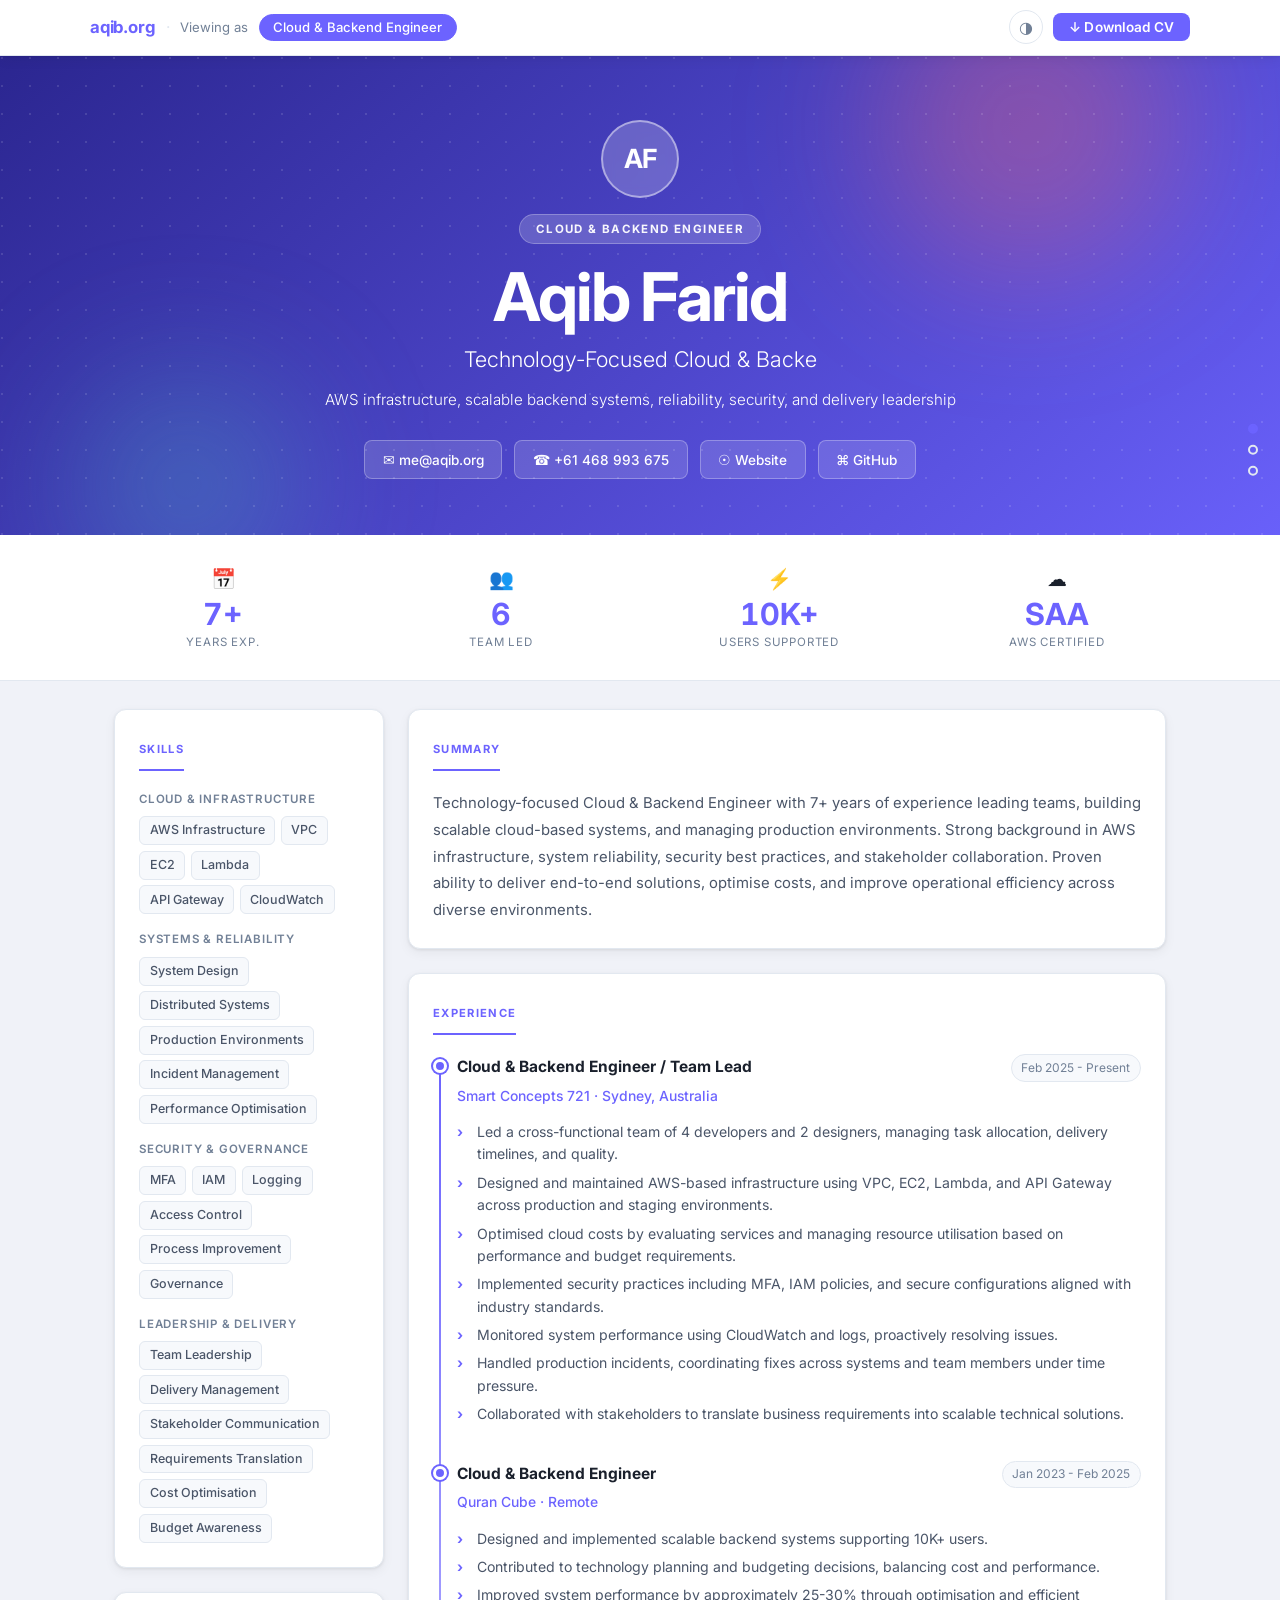
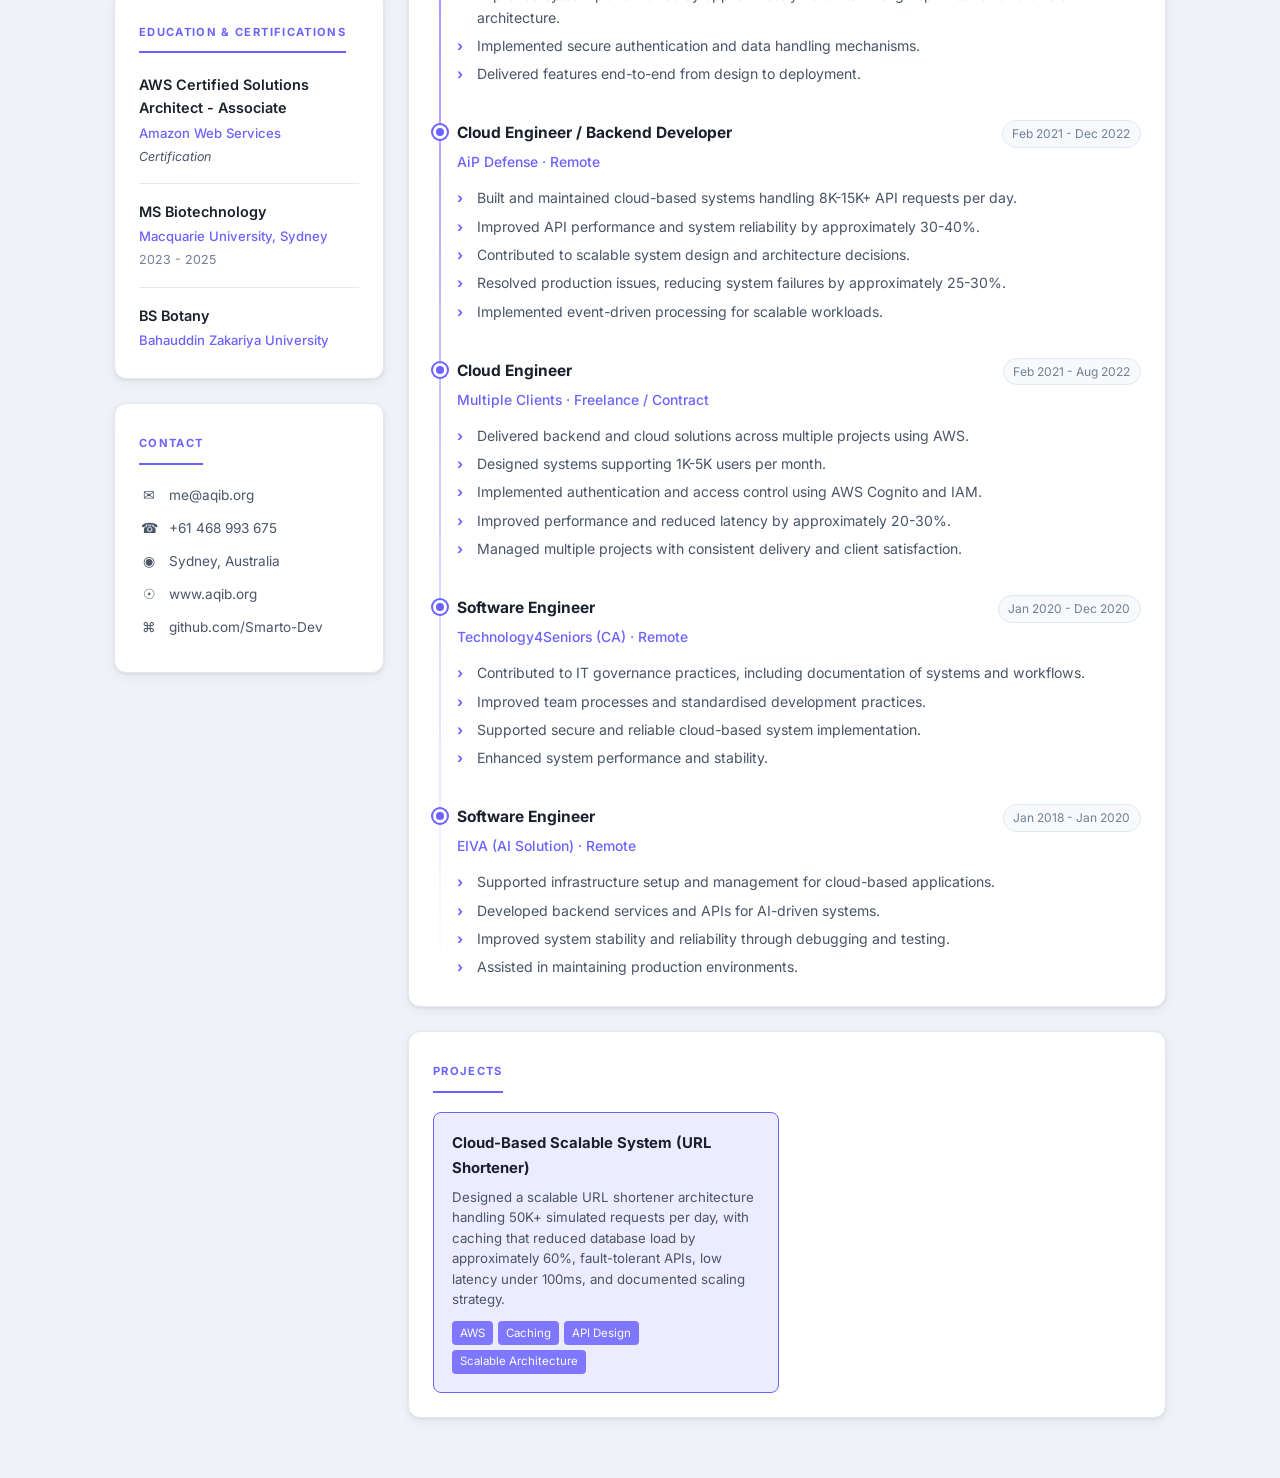
==== index.html @ 70cfddfd "deployment" ====
<!DOCTYPE html>
<html lang="en" data-theme="light">
<head>
    <meta charset="UTF-8">
    <meta name="viewport" content="width=device-width, initial-scale=1.0">
    <meta name="description" content="Aqib Farid's professional IT resume">
    <title>Aqib Farid | Cloud & Backend Engineer</title>
    <link rel="preconnect" href="https://fonts.googleapis.com">
    <link href="https://fonts.googleapis.com/css2?family=Inter:wght@300;400;500;600;700&display=swap" rel="stylesheet">
    <link rel="stylesheet" href="css/style.css">
</head>
<body>
    <div id="scroll-progress" class="no-print"></div>

    <nav id="top-nav" class="no-print">
        <div class="nav-inner">
            <div class="nav-left">
                <span class="nav-brand">aqib.org</span>
                <span class="nav-sep">&middot;</span>
                <span class="nav-hint">Viewing as</span>
                <div id="role-pills"></div>
            </div>
            <div class="nav-right">
                <button id="dark-toggle" title="Toggle dark mode">&#9680;</button>
                <button id="print-btn" onclick="window.print()">&#8595; Download CV</button>
            </div>
        </div>
    </nav>

    <div id="app">
        <header id="hero">
            <div class="hero-inner">
                <div class="hero-avatar" id="hero-avatar">AF</div>
                <div class="hero-badge" id="hero-role-badge"></div>
                <h1 id="hero-name">Aqib Farid</h1>
                <p id="hero-title" class="hero-title"></p>
                <p id="hero-tagline" class="hero-tagline"></p>
                <div id="hero-links" class="hero-links"></div>
            </div>
            <div class="hero-orb hero-orb-1"></div>
            <div class="hero-orb hero-orb-2"></div>
            <div class="hero-pattern"></div>
        </header>

        <div id="stats-row">
            <div id="stats-grid" class="stats-grid"></div>
        </div>

        <div id="layout">
            <aside id="sidebar">
                <div id="skills-card" class="card fade-in">
                    <h2 class="card-title">Skills</h2>
                    <div id="skills-content"></div>
                </div>
                <div id="education-card" class="card fade-in">
                    <h2 class="card-title">Education & Certifications</h2>
                    <div id="education-content"></div>
                </div>
                <div id="contact-card" class="card fade-in no-print">
                    <h2 class="card-title">Contact</h2>
                    <div id="contact-content"></div>
                </div>
            </aside>

            <main id="main">
                <div id="summary-card" class="card fade-in">
                    <h2 class="card-title">Summary</h2>
                    <p id="summary-content"></p>
                </div>
                <div id="experience-card" class="card fade-in">
                    <h2 class="card-title">Experience</h2>
                    <div id="experience-content" class="timeline"></div>
                </div>
                <div id="projects-card" class="card fade-in">
                    <h2 class="card-title">Projects</h2>
                    <div id="projects-content" class="projects-grid"></div>
                </div>
            </main>
        </div>
    </div>

    <nav id="section-nav" class="no-print">
        <button class="section-dot" data-section="summary-card" title="Summary"></button>
        <button class="section-dot" data-section="experience-card" title="Experience"></button>
        <button class="section-dot" data-section="projects-card" title="Projects"></button>
    </nav>
    <button id="scroll-top-btn" class="no-print" title="Back to top">&#8679;</button>
    <div id="toast" class="no-print"></div>

    <script src="data/resumes-inline.js"></script>
    <script src="js/script.js"></script>
</body>
</html>
---- css/style.css ----
/* ===== Custom Properties ===== */
:root {
    --primary: #6C63FF;
    --primary-light: #8B85FF;
    --primary-dim: rgba(108, 99, 255, 0.12);
    --accent: #FF6B6B;
    --bg: #f0f2f8;
    --surface: #ffffff;
    --surface-2: #f7f9fc;
    --border: #e2e8f0;
    --text: #1a202c;
    --text-secondary: #4a5568;
    --text-muted: #718096;
    --shadow: 0 1px 3px rgba(0,0,0,0.08), 0 4px 12px rgba(0,0,0,0.05);
    --shadow-lg: 0 4px 6px rgba(0,0,0,0.05), 0 10px 25px rgba(0,0,0,0.1);
    --radius: 12px;
    --t: 0.22s ease;
}

[data-theme="dark"] {
    --bg: #0d1117;
    --surface: #161b27;
    --surface-2: #1a2035;
    --border: #2d3748;
    --text: #e8edf5;
    --text-secondary: #a0aec0;
    --text-muted: #718096;
    --shadow: 0 1px 3px rgba(0,0,0,0.3), 0 4px 12px rgba(0,0,0,0.2);
    --shadow-lg: 0 4px 6px rgba(0,0,0,0.3), 0 10px 25px rgba(0,0,0,0.4);
}

/* ===== Reset & Base ===== */
*, *::before, *::after { margin: 0; padding: 0; box-sizing: border-box; }

html { scroll-behavior: smooth; }

body {
    font-family: 'Inter', -apple-system, BlinkMacSystemFont, 'Segoe UI', sans-serif;
    background: var(--bg);
    color: var(--text);
    line-height: 1.65;
    transition: background var(--t), color var(--t);
}

/* ===== Nav ===== */
#top-nav {
    position: sticky;
    top: 0;
    z-index: 100;
    background: var(--surface);
    border-bottom: 1px solid var(--border);
    box-shadow: var(--shadow);
    padding: 0.65rem 1.5rem;
    transition: background var(--t), border-color var(--t);
}

.nav-inner {
    max-width: 1100px;
    margin: 0 auto;
    display: flex;
    align-items: center;
    justify-content: space-between;
    gap: 0.75rem;
    flex-wrap: wrap;
}

.nav-left, .nav-right {
    display: flex;
    align-items: center;
    gap: 0.65rem;
    flex-wrap: wrap;
}

.nav-brand {
    font-weight: 700;
    color: var(--primary);
    font-size: 1.05rem;
    letter-spacing: -0.01em;
}

.nav-sep { color: var(--border); }

.nav-hint {
    color: var(--text-muted);
    font-size: 0.82rem;
}

#role-pills { display: flex; gap: 0.4rem; flex-wrap: wrap; }

.role-pill {
    padding: 0.28rem 0.85rem;
    border-radius: 20px;
    border: 1.5px solid var(--border);
    background: transparent;
    color: var(--text-secondary);
    font-size: 0.82rem;
    font-weight: 500;
    cursor: pointer;
    transition: all var(--t);
    font-family: inherit;
}

.role-pill:hover {
    border-color: var(--primary);
    color: var(--primary);
    background: var(--primary-dim);
}

.role-pill.active {
    background: var(--primary);
    border-color: var(--primary);
    color: white;
}

#dark-toggle {
    width: 34px;
    height: 34px;
    border-radius: 50%;
    border: 1.5px solid var(--border);
    background: transparent;
    color: var(--text-muted);
    font-size: 1rem;
    cursor: pointer;
    transition: all var(--t);
    font-family: inherit;
    display: flex;
    align-items: center;
    justify-content: center;
}

#dark-toggle:hover { border-color: var(--primary); color: var(--primary); }

#print-btn {
    padding: 0.38rem 1rem;
    background: var(--primary);
    color: white;
    border: none;
    border-radius: 8px;
    font-size: 0.85rem;
    font-weight: 600;
    cursor: pointer;
    transition: background var(--t), transform var(--t);
    font-family: inherit;
    letter-spacing: 0.01em;
}

#print-btn:hover {
    background: var(--primary-light);
    transform: translateY(-1px);
}

/* ===== Hero ===== */
#hero {
    background: linear-gradient(140deg, #2b2690 0%, #6C63FF 35%, #9F7AEA 65%, #3d38b8 100%);
    background-size: 300% 300%;
    animation: gradientFlow 10s ease infinite;
    color: white;
    padding: 4rem 2rem 3.5rem;
    text-align: center;
    position: relative;
    overflow: hidden;
}

.hero-pattern {
    position: absolute;
    inset: 0;
    background-image: radial-gradient(circle at 2px 2px, rgba(255,255,255,0.12) 1px, transparent 0);
    background-size: 28px 28px;
    pointer-events: none;
}

.hero-inner { max-width: 700px; margin: 0 auto; position: relative; z-index: 1; }

.hero-badge {
    display: inline-block;
    background: rgba(255,255,255,0.18);
    color: rgba(255,255,255,0.95);
    font-size: 0.72rem;
    font-weight: 700;
    letter-spacing: 0.12em;
    text-transform: uppercase;
    padding: 0.28rem 1rem;
    border-radius: 20px;
    margin-bottom: 1rem;
    border: 1px solid rgba(255,255,255,0.25);
}

#hero-name {
    font-size: clamp(2.6rem, 7vw, 4.2rem);
    font-weight: 700;
    letter-spacing: -0.03em;
    margin-bottom: 0.5rem;
    line-height: 1.1;
}

.hero-title {
    font-size: clamp(1.05rem, 2.5vw, 1.35rem);
    font-weight: 300;
    opacity: 0.88;
    min-height: 2rem;
    margin-bottom: 0.6rem;
}

.typewriter-cursor::after {
    content: '|';
    animation: blink 0.75s steps(1) infinite;
    margin-left: 2px;
}

@keyframes blink {
    0%, 100% { opacity: 1; }
    50% { opacity: 0; }
}

.hero-tagline {
    font-size: 0.95rem;
    opacity: 0.7;
    margin-bottom: 1.75rem;
    font-weight: 300;
}

.hero-links {
    display: flex;
    gap: 0.75rem;
    justify-content: center;
    flex-wrap: wrap;
}

.hero-link {
    display: inline-flex;
    align-items: center;
    gap: 0.4rem;
    padding: 0.45rem 1.1rem;
    background: rgba(255,255,255,0.14);
    color: white;
    text-decoration: none;
    border-radius: 8px;
    font-size: 0.85rem;
    font-weight: 500;
    border: 1px solid rgba(255,255,255,0.28);
    transition: background var(--t), transform var(--t);
}

.hero-link:hover {
    background: rgba(255,255,255,0.26);
    transform: translateY(-1px);
}

/* ===== Stats ===== */
#stats-row {
    background: var(--surface);
    border-bottom: 1px solid var(--border);
    padding: 1.25rem 2rem;
    transition: background var(--t);
}

.stats-grid {
    max-width: 1100px;
    margin: 0 auto;
    display: grid;
    grid-template-columns: repeat(auto-fit, minmax(130px, 1fr));
    gap: 0.75rem;
}

.stat-item { text-align: center; padding: 0.5rem; }

.stat-icon { font-size: 1.25rem; display: block; margin-bottom: 0.2rem; }

.stat-value {
    font-size: 1.9rem;
    font-weight: 700;
    color: var(--primary);
    line-height: 1;
    display: block;
    font-variant-numeric: tabular-nums;
}

.stat-label {
    font-size: 0.72rem;
    color: var(--text-muted);
    text-transform: uppercase;
    letter-spacing: 0.07em;
    margin-top: 0.2rem;
    display: block;
}

/* ===== Layout ===== */
#layout {
    max-width: 1100px;
    margin: 1.75rem auto;
    padding: 0 1.5rem 2rem;
    display: grid;
    grid-template-columns: 270px 1fr;
    gap: 1.5rem;
    align-items: start;
}

/* ===== Cards ===== */
.card {
    background: var(--surface);
    border-radius: var(--radius);
    padding: 1.5rem;
    box-shadow: var(--shadow);
    border: 1px solid var(--border);
    margin-bottom: 1.5rem;
    transition: box-shadow var(--t), background var(--t), border-color var(--t), transform var(--t);
}

.card:last-child { margin-bottom: 0; }

.card:hover { box-shadow: var(--shadow-lg); }

.card-title {
    font-size: 0.7rem;
    font-weight: 700;
    text-transform: uppercase;
    letter-spacing: 0.12em;
    color: var(--primary);
    margin-bottom: 1.2rem;
    padding-bottom: 0.65rem;
    border-bottom: 2px solid var(--primary);
    display: inline-block;
}

/* ===== Skills ===== */
.skill-group { margin-bottom: 1rem; }
.skill-group:last-child { margin-bottom: 0; }

.skill-group-name {
    font-size: 0.72rem;
    font-weight: 600;
    color: var(--text-muted);
    text-transform: uppercase;
    letter-spacing: 0.07em;
    margin-bottom: 0.45rem;
}

.skill-tags { display: flex; flex-wrap: wrap; gap: 0.35rem; }

.skill-tag {
    background: var(--surface-2);
    color: var(--text-secondary);
    border: 1px solid var(--border);
    padding: 0.2rem 0.6rem;
    border-radius: 6px;
    font-size: 0.78rem;
    font-weight: 500;
    cursor: default;
    opacity: 0;
    transform: translateY(5px);
    transition: opacity 0.3s ease, transform 0.3s ease, background var(--t), color var(--t), border-color var(--t);
}

.skill-tag.visible {
    opacity: 1;
    transform: translateY(0);
}

.skill-tag.visible:hover {
    background: var(--primary);
    color: white;
    border-color: var(--primary);
    transform: translateY(-1px);
}

/* ===== Education ===== */
.edu-item {
    margin-bottom: 1rem;
    padding-bottom: 1rem;
    border-bottom: 1px solid var(--border);
}

.edu-item:last-child { margin-bottom: 0; padding-bottom: 0; border-bottom: none; }

.edu-degree { font-weight: 600; font-size: 0.9rem; color: var(--text); }
.edu-school { font-size: 0.82rem; color: var(--primary); margin: 0.15rem 0; font-weight: 500; }
.edu-period { font-size: 0.78rem; color: var(--text-muted); }
.edu-detail { font-size: 0.78rem; color: var(--text-secondary); font-style: italic; margin-top: 0.15rem; }

/* ===== Contact ===== */
.contact-item {
    display: flex;
    align-items: center;
    gap: 0.6rem;
    margin-bottom: 0.65rem;
    font-size: 0.85rem;
    color: var(--text-secondary);
    text-decoration: none;
    transition: color var(--t);
    word-break: break-all;
}

.contact-item:hover { color: var(--primary); }
.contact-icon { width: 20px; text-align: center; flex-shrink: 0; }

/* ===== Summary ===== */
#summary-content { color: var(--text-secondary); line-height: 1.8; font-size: 0.93rem; }

/* ===== Timeline ===== */
.timeline { position: relative; padding-left: 1.5rem; }

.timeline::before {
    content: '';
    position: absolute;
    left: 6px;
    top: 10px;
    bottom: 4px;
    width: 2px;
    background: linear-gradient(to bottom, var(--primary), transparent);
}

.timeline-item { position: relative; margin-bottom: 2rem; }
.timeline-item:last-child { margin-bottom: 0; }

.timeline-item::before {
    content: '';
    position: absolute;
    left: -1.5rem;
    top: 5px;
    width: 14px;
    height: 14px;
    border-radius: 50%;
    background: var(--primary);
    border: 3px solid var(--surface);
    box-shadow: 0 0 0 2px var(--primary);
    transition: border-color var(--t);
}

.timeline-header {
    display: flex;
    justify-content: space-between;
    align-items: flex-start;
    flex-wrap: wrap;
    gap: 0.4rem;
    margin-bottom: 0.2rem;
}

.timeline-role { font-weight: 700; font-size: 0.97rem; color: var(--text); }

.timeline-period {
    font-size: 0.75rem;
    color: var(--text-muted);
    background: var(--surface-2);
    padding: 0.18rem 0.6rem;
    border-radius: 20px;
    border: 1px solid var(--border);
    white-space: nowrap;
}

.timeline-company {
    font-size: 0.87rem;
    color: var(--primary);
    font-weight: 500;
    margin-bottom: 0.65rem;
}

.timeline-highlights { list-style: none; padding: 0; }

.timeline-highlights li {
    font-size: 0.88rem;
    color: var(--text-secondary);
    padding: 0.18rem 0 0.18rem 1.25rem;
    position: relative;
    line-height: 1.6;
}

.timeline-highlights li::before {
    content: '\203A';
    position: absolute;
    left: 0;
    color: var(--primary);
    font-weight: bold;
}

/* ===== Projects ===== */
.projects-grid {
    display: grid;
    grid-template-columns: repeat(auto-fill, minmax(240px, 1fr));
    gap: 1rem;
}

.project-card {
    background: var(--surface-2);
    border: 1px solid var(--border);
    border-radius: 8px;
    padding: 1.15rem;
    transition: all var(--t);
}

.project-card:hover {
    border-color: var(--primary);
    transform: translateY(-3px) scale(1.02);
    box-shadow: var(--shadow-lg);
}

.project-card.featured {
    border-color: var(--primary);
    background: var(--primary-dim);
}

.project-name { font-weight: 700; font-size: 0.93rem; color: var(--text); margin-bottom: 0.4rem; }

.project-desc { font-size: 0.83rem; color: var(--text-secondary); margin-bottom: 0.7rem; line-height: 1.55; }

.project-tech { display: flex; flex-wrap: wrap; gap: 0.3rem; }

.tech-tag {
    font-size: 0.72rem;
    background: var(--primary);
    color: white;
    padding: 0.15rem 0.5rem;
    border-radius: 4px;
    opacity: 0.85;
}

/* ===== Scroll Animations ===== */
.fade-in {
    opacity: 0;
    transform: translateY(18px);
    transition: opacity 0.5s ease, transform 0.5s ease;
}

.fade-in.visible { opacity: 1; transform: translateY(0); }

/* ===== Content Transition ===== */
#layout, #stats-row {
    transition: opacity 0.18s ease;
}

/* ===== Print ===== */
@media print {
    .no-print { display: none !important; }

    body { background: white; color: black; }

    #hero {
        background: linear-gradient(140deg, #3d38b8, #6C63FF) !important;
        -webkit-print-color-adjust: exact;
        print-color-adjust: exact;
        padding: 2rem;
    }

    #stats-row { display: none; }

    #layout {
        display: grid;
        grid-template-columns: 220px 1fr;
        gap: 1rem;
        margin: 0;
        padding: 0.75rem;
        max-width: 100%;
    }

    .card {
        box-shadow: none;
        border: 1px solid #e2e8f0;
        margin-bottom: 0.5rem;
        page-break-inside: avoid;
        padding: 1rem;
    }

    .fade-in { opacity: 1; transform: none; }
    .skill-tag { opacity: 1; transform: none; animation: none; }
    .hero-avatar, .hero-badge, #hero-name, .hero-title, .hero-tagline, .hero-links {
        animation: none; opacity: 1; transform: none;
    }
    #hero { animation: none; background-size: auto; }
}

/* ===== Responsive ===== */
@media (max-width: 820px) {
    #layout {
        grid-template-columns: 1fr;
        padding: 0 1rem 1rem;
    }

    #sidebar {
        display: grid;
        grid-template-columns: 1fr 1fr;
        gap: 1rem;
    }

    #sidebar .card { margin-bottom: 0; }
}

@media (max-width: 540px) {
    #hero { padding: 2.5rem 1.25rem 2rem; }

    #sidebar { grid-template-columns: 1fr; }

    .stats-grid { grid-template-columns: repeat(2, 1fr); }

    .projects-grid { grid-template-columns: 1fr; }

    .nav-brand, .nav-sep, .nav-hint { font-size: 0.8rem; }
}

/* ===== Scroll Progress Bar ===== */
#scroll-progress {
    position: fixed;
    top: 0;
    left: 0;
    height: 3px;
    width: 0%;
    background: linear-gradient(90deg, var(--primary), var(--accent));
    z-index: 200;
    border-radius: 0 2px 2px 0;
    pointer-events: none;
    transition: width 0.08s linear;
}

/* ===== Hero Keyframes ===== */
@keyframes gradientFlow {
    0%, 100% { background-position: 0% 50%; }
    50%       { background-position: 100% 50%; }
}

@keyframes heroSlideUp {
    from { opacity: 0; transform: translateY(22px); }
    to   { opacity: 1; transform: translateY(0); }
}

@keyframes heroPop {
    from { opacity: 0; transform: scale(0.65); }
    to   { opacity: 1; transform: scale(1); }
}

@keyframes floatOrb1 {
    0%, 100% { transform: translate(0px, 0px); }
    33%       { transform: translate(28px, -18px); }
    66%       { transform: translate(-18px, 14px); }
}

@keyframes floatOrb2 {
    0%, 100% { transform: translate(0px, 0px); }
    33%       { transform: translate(-22px, 18px); }
    66%       { transform: translate(16px, -22px); }
}

/* ===== Hero Avatar ===== */
.hero-avatar {
    width: 78px;
    height: 78px;
    border-radius: 50%;
    background: rgba(255, 255, 255, 0.2);
    border: 2.5px solid rgba(255, 255, 255, 0.45);
    backdrop-filter: blur(6px);
    color: white;
    font-size: 1.65rem;
    font-weight: 700;
    letter-spacing: -0.02em;
    display: flex;
    align-items: center;
    justify-content: center;
    margin: 0 auto 1rem;
    animation: heroPop 0.55s cubic-bezier(0.34, 1.56, 0.64, 1) 0.05s both;
}

/* ===== Hero Entrance Sequence ===== */
.hero-badge  { animation: heroSlideUp 0.5s ease 0.2s  both; }
#hero-name   { animation: heroSlideUp 0.6s ease 0.32s both; }
.hero-title  { animation: heroSlideUp 0.5s ease 0.48s both; }
.hero-tagline{ animation: heroSlideUp 0.5s ease 0.58s both; }
.hero-links  { animation: heroSlideUp 0.5s ease 0.72s both; }

/* ===== Hero Floating Orbs ===== */
.hero-orb {
    position: absolute;
    border-radius: 50%;
    filter: blur(70px);
    pointer-events: none;
}

.hero-orb-1 {
    width: 300px;
    height: 300px;
    background: rgba(255, 107, 107, 0.32);
    top: -80px;
    right: 8%;
    animation: floatOrb1 13s ease-in-out infinite;
}

.hero-orb-2 {
    width: 220px;
    height: 220px;
    background: rgba(78, 205, 196, 0.28);
    bottom: -60px;
    left: 6%;
    animation: floatOrb2 17s ease-in-out infinite;
}

/* ===== Staggered Card Entrance ===== */
#sidebar .card:nth-child(1).fade-in { transition-delay: 0ms; }
#sidebar .card:nth-child(2).fade-in { transition-delay: 90ms; }
#sidebar .card:nth-child(3).fade-in { transition-delay: 180ms; }
#main .card:nth-child(1).fade-in    { transition-delay: 60ms; }
#main .card:nth-child(2).fade-in    { transition-delay: 150ms; }
#main .card:nth-child(3).fade-in    { transition-delay: 240ms; }

/* ===== Timeline Dot Pulse ===== */
@keyframes dotPulse {
    0%, 100% { box-shadow: 0 0 0 2px var(--primary); }
    50%       { box-shadow: 0 0 0 2px var(--primary), 0 0 0 6px rgba(108, 99, 255, 0.2); }
}

.timeline-item:first-child::before {
    animation: dotPulse 2.2s ease infinite;
}

/* ===== Section Nav ===== */
#section-nav {
    position: fixed;
    right: 1.4rem;
    top: 50%;
    transform: translateY(-50%);
    display: flex;
    flex-direction: column;
    gap: 0.7rem;
    z-index: 90;
}

.section-dot {
    width: 10px;
    height: 10px;
    border-radius: 50%;
    border: 2px solid var(--border);
    background: transparent;
    cursor: pointer;
    padding: 0;
    transition: all 0.22s ease;
    position: relative;
}

.section-dot::after {
    content: attr(title);
    position: absolute;
    right: 18px;
    top: 50%;
    transform: translateY(-50%);
    background: var(--text);
    color: var(--surface);
    font-size: 0.72rem;
    font-family: 'Inter', sans-serif;
    font-weight: 500;
    padding: 0.2rem 0.55rem;
    border-radius: 5px;
    white-space: nowrap;
    opacity: 0;
    pointer-events: none;
    transition: opacity 0.18s;
}

.section-dot:hover::after { opacity: 1; }

.section-dot:hover {
    background: var(--primary);
    border-color: var(--primary);
    transform: scale(1.35);
}

.section-dot.active {
    background: var(--primary);
    border-color: var(--primary);
}

@media (max-width: 1180px) { #section-nav { display: none; } }

/* ===== Scroll To Top ===== */
#scroll-top-btn {
    position: fixed;
    bottom: 1.75rem;
    right: 1.75rem;
    width: 44px;
    height: 44px;
    border-radius: 50%;
    background: var(--primary);
    color: white;
    border: none;
    font-size: 1.4rem;
    line-height: 1;
    cursor: pointer;
    display: flex;
    align-items: center;
    justify-content: center;
    box-shadow: 0 4px 16px rgba(108, 99, 255, 0.4);
    z-index: 90;
    opacity: 0;
    transform: translateY(14px);
    pointer-events: none;
    transition: opacity 0.25s ease, transform 0.25s ease, background var(--t);
    font-family: inherit;
}

#scroll-top-btn.visible {
    opacity: 1;
    transform: translateY(0);
    pointer-events: auto;
}

#scroll-top-btn:hover {
    background: var(--primary-light);
    transform: translateY(-2px);
}

/* ===== Toast ===== */
#toast {
    position: fixed;
    bottom: 1.75rem;
    left: 50%;
    transform: translateX(-50%) translateY(10px);
    background: var(--text);
    color: var(--surface);
    padding: 0.5rem 1.2rem;
    border-radius: 8px;
    font-size: 0.83rem;
    font-weight: 500;
    font-family: 'Inter', sans-serif;
    opacity: 0;
    pointer-events: none;
    z-index: 300;
    transition: opacity 0.2s ease, transform 0.2s ease;
    white-space: nowrap;
    box-shadow: 0 4px 18px rgba(0, 0, 0, 0.18);
}

#toast.show {
    opacity: 1;
    transform: translateX(-50%) translateY(0);
}

/* ===== Contact Copy Hint ===== */
.contact-item.copyable { cursor: pointer; }

/* ===== Project Link ===== */
.project-link {
    display: inline-flex;
    align-items: center;
    gap: 0.3rem;
    margin-top: 0.6rem;
    color: var(--primary);
    font-size: 0.8rem;
    font-weight: 500;
    text-decoration: none;
    opacity: 0.85;
    transition: opacity var(--t);
}

.project-link:hover { opacity: 1; }
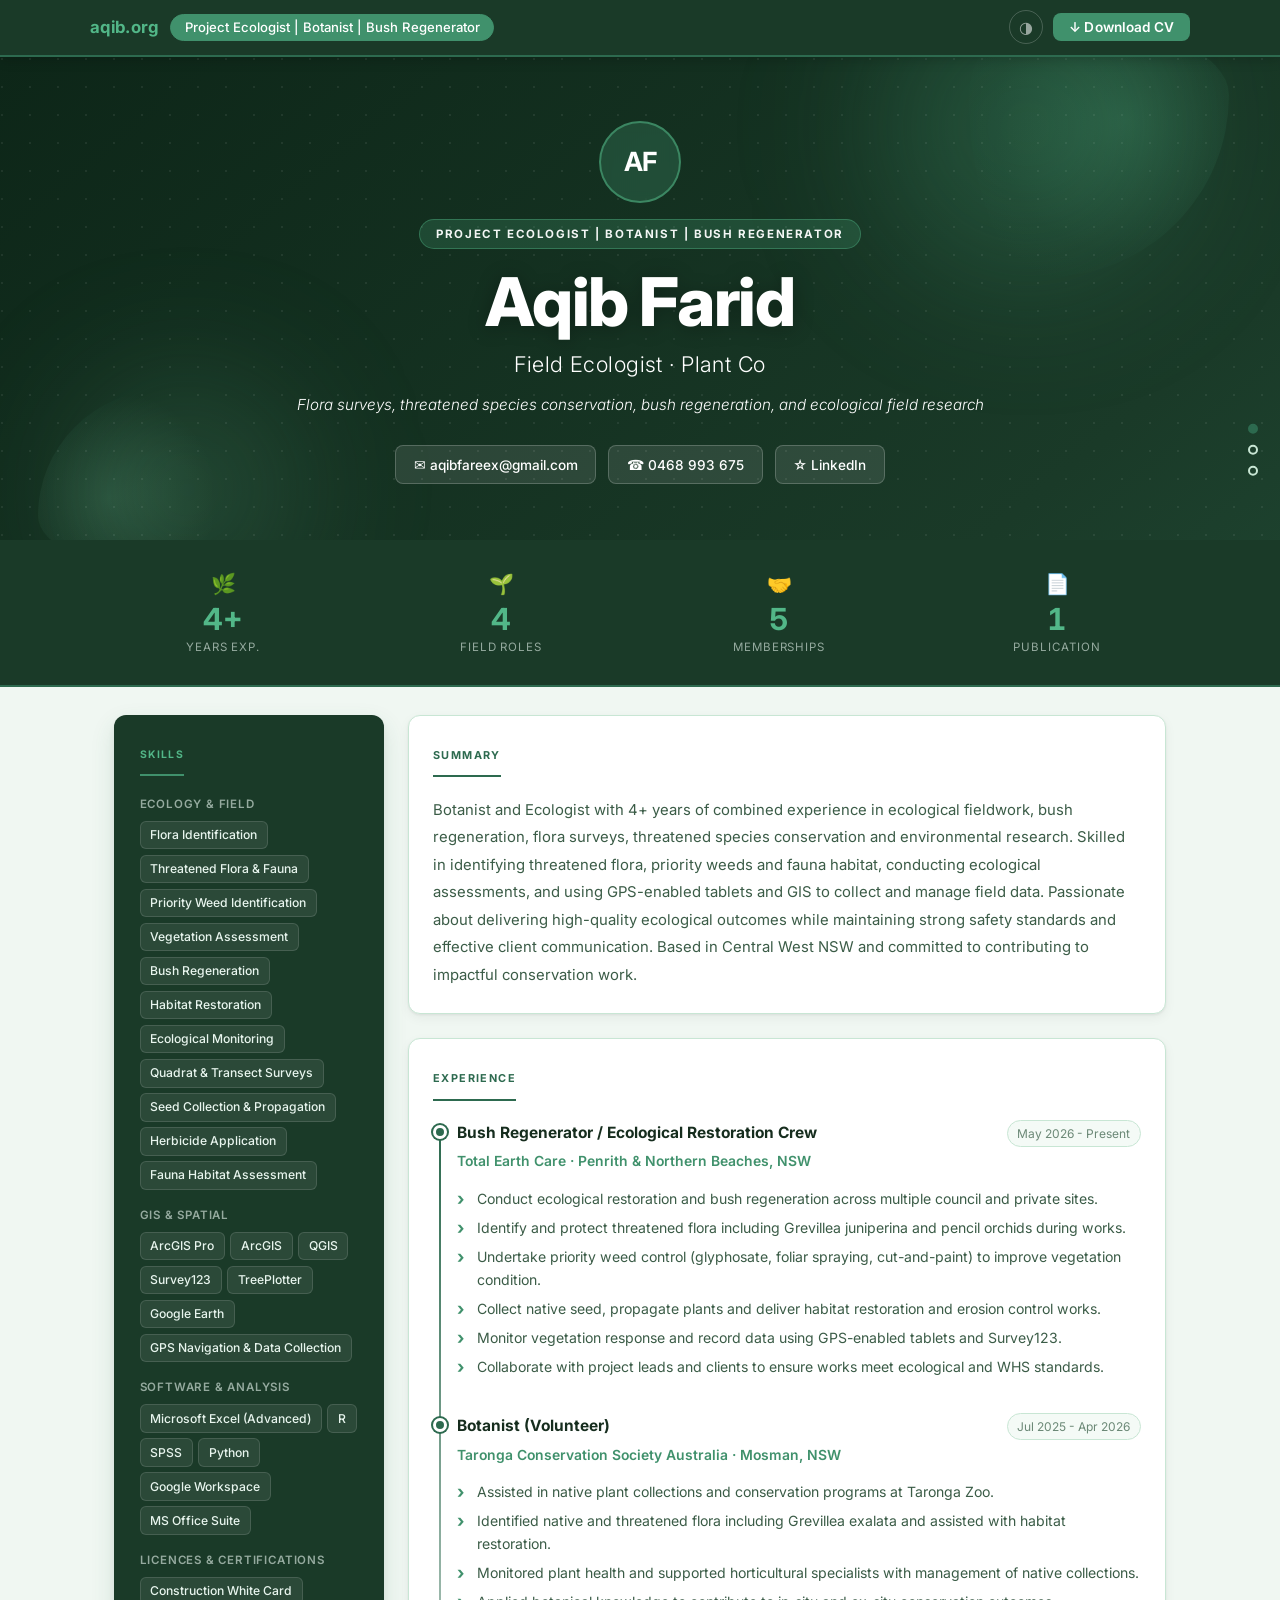
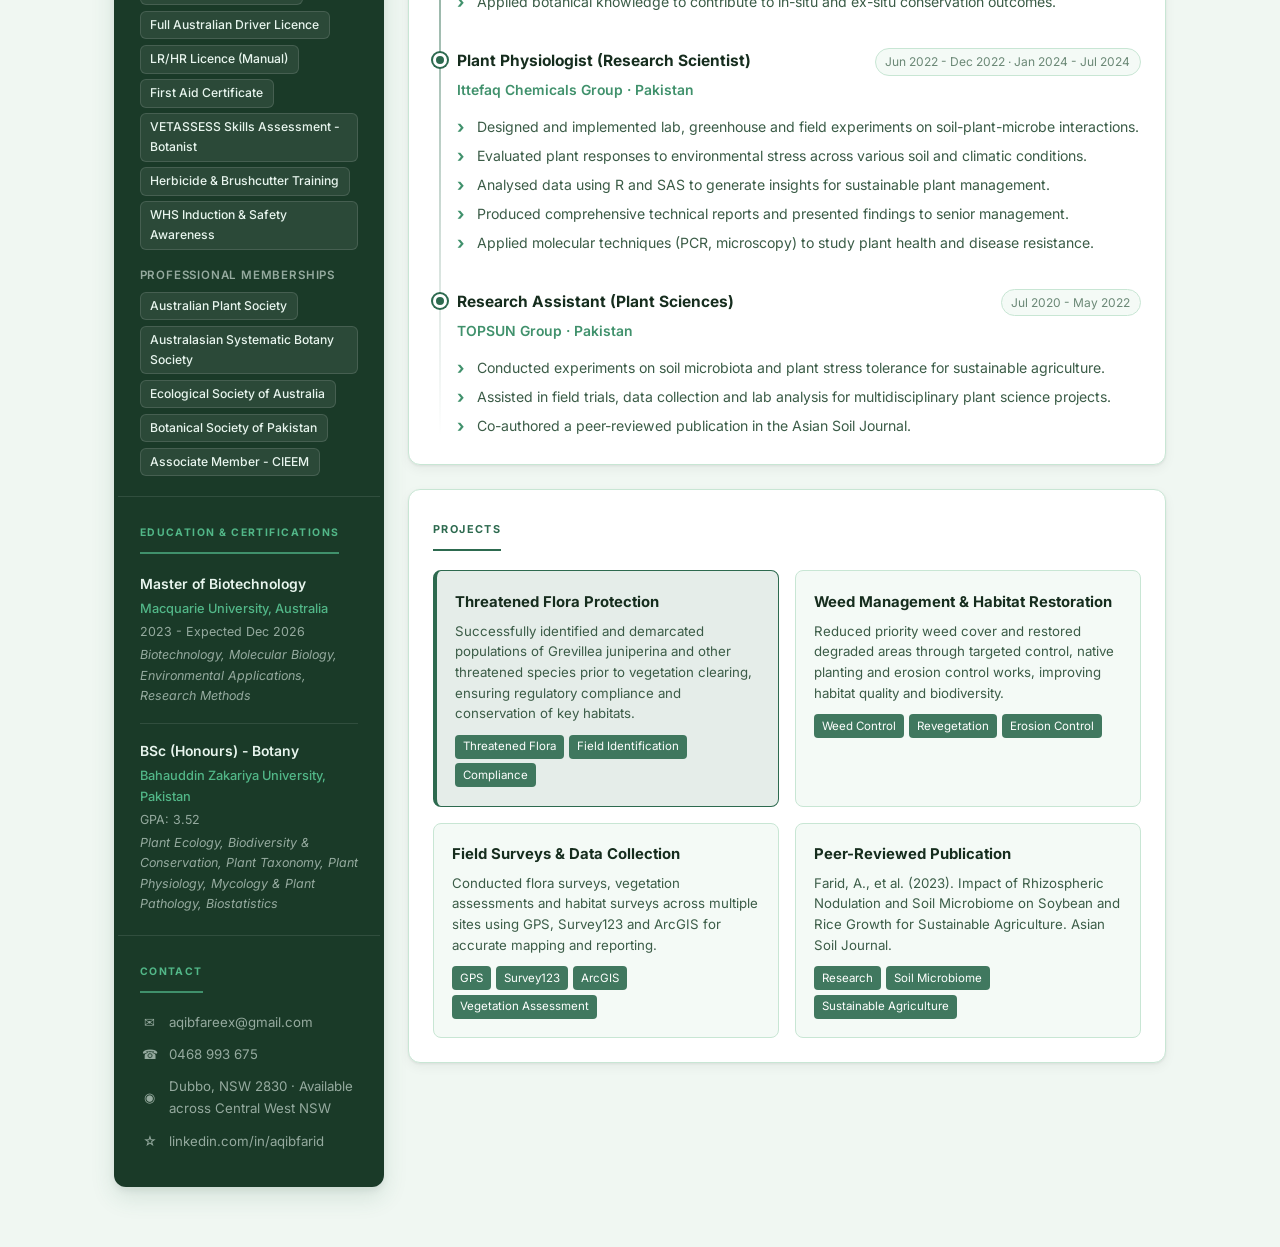
==== commit 347c0914: "Redesign with ecology green theme; remove 'Viewing as' from nav - Full CSS rewrite with dark green c" ====
--- a/index.html
+++ b/index.html
@@ -3,8 +3,8 @@
 <head>
     <meta charset="UTF-8">
     <meta name="viewport" content="width=device-width, initial-scale=1.0">
-    <meta name="description" content="Aqib Farid's professional IT resume">
-    <title>Aqib Farid | Cloud & Backend Engineer</title>
+    <meta name="description" content="Aqib Farid's professional resume — Project Ecologist, Botanist & Bush Regenerator">
+    <title>Aqib Farid | Project Ecologist | Botanist</title>
     <link rel="preconnect" href="https://fonts.googleapis.com">
     <link href="https://fonts.googleapis.com/css2?family=Inter:wght@300;400;500;600;700&display=swap" rel="stylesheet">
     <link rel="stylesheet" href="css/style.css">
@@ -16,8 +16,6 @@
         <div class="nav-inner">
             <div class="nav-left">
                 <span class="nav-brand">aqib.org</span>
-                <span class="nav-sep">&middot;</span>
-                <span class="nav-hint">Viewing as</span>
                 <div id="role-pills"></div>
             </div>
             <div class="nav-right">
--- a/css/style.css
+++ b/css/style.css
@@ -1,39 +1,43 @@
 /* ===== Custom Properties ===== */
 :root {
-    --primary: #6C63FF;
-    --primary-light: #8B85FF;
-    --primary-dim: rgba(108, 99, 255, 0.12);
-    --accent: #FF6B6B;
-    --bg: #f0f2f8;
-    --surface: #ffffff;
-    --surface-2: #f7f9fc;
-    --border: #e2e8f0;
-    --text: #1a202c;
-    --text-secondary: #4a5568;
-    --text-muted: #718096;
-    --shadow: 0 1px 3px rgba(0,0,0,0.08), 0 4px 12px rgba(0,0,0,0.05);
-    --shadow-lg: 0 4px 6px rgba(0,0,0,0.05), 0 10px 25px rgba(0,0,0,0.1);
-    --radius: 12px;
-    --t: 0.22s ease;
+    --primary:       #2d6a4f;
+    --primary-light: #40916c;
+    --primary-dim:   rgba(45, 106, 79, 0.12);
+    --accent:        #52b788;
+    --sidebar-bg:    #1a3a28;
+    --sidebar-text:  #e8f5ee;
+    --sidebar-muted: rgba(232, 245, 238, 0.6);
+    --sidebar-border:rgba(255, 255, 255, 0.1);
+    --bg:            #f0f7f2;
+    --surface:       #ffffff;
+    --surface-2:     #f4faf6;
+    --border:        #c8e6d4;
+    --text:          #162d1e;
+    --text-secondary:#3b5c47;
+    --text-muted:    #6b8876;
+    --shadow:        0 1px 3px rgba(0,0,0,0.07), 0 4px 12px rgba(0,0,0,0.05);
+    --shadow-lg:     0 4px 6px rgba(0,0,0,0.06), 0 10px 25px rgba(45,106,79,0.14);
+    --radius:        12px;
+    --t:             0.22s ease;
 }
 
 [data-theme="dark"] {
-    --bg: #0d1117;
-    --surface: #161b27;
-    --surface-2: #1a2035;
-    --border: #2d3748;
-    --text: #e8edf5;
-    --text-secondary: #a0aec0;
-    --text-muted: #718096;
-    --shadow: 0 1px 3px rgba(0,0,0,0.3), 0 4px 12px rgba(0,0,0,0.2);
-    --shadow-lg: 0 4px 6px rgba(0,0,0,0.3), 0 10px 25px rgba(0,0,0,0.4);
+    --bg:            #0c1a11;
+    --surface:       #112018;
+    --surface-2:     #192d20;
+    --border:        #2a4535;
+    --text:          #e8f5ee;
+    --text-secondary:#9dbdaa;
+    --text-muted:    #6b8876;
+    --shadow:        0 1px 3px rgba(0,0,0,0.3), 0 4px 12px rgba(0,0,0,0.2);
+    --shadow-lg:     0 4px 6px rgba(0,0,0,0.3), 0 10px 25px rgba(0,0,0,0.4);
+    --sidebar-bg:    #091410;
+    --primary-dim:   rgba(64, 145, 108, 0.15);
 }
 
 /* ===== Reset & Base ===== */
 *, *::before, *::after { margin: 0; padding: 0; box-sizing: border-box; }
-
 html { scroll-behavior: smooth; }
-
 body {
     font-family: 'Inter', -apple-system, BlinkMacSystemFont, 'Segoe UI', sans-serif;
     background: var(--bg);
@@ -47,11 +51,10 @@
     position: sticky;
     top: 0;
     z-index: 100;
-    background: var(--surface);
-    border-bottom: 1px solid var(--border);
-    box-shadow: var(--shadow);
+    background: var(--sidebar-bg);
+    border-bottom: 2px solid var(--primary);
+    box-shadow: 0 2px 12px rgba(0,0,0,0.2);
     padding: 0.65rem 1.5rem;
-    transition: background var(--t), border-color var(--t);
 }
 
 .nav-inner {
@@ -73,15 +76,15 @@
 
 .nav-brand {
     font-weight: 700;
-    color: var(--primary);
+    color: var(--accent);
     font-size: 1.05rem;
-    letter-spacing: -0.01em;
-}
-
-.nav-sep { color: var(--border); }
+    letter-spacing: 0.02em;
+}
+
+.nav-sep { color: rgba(255,255,255,0.2); }
 
 .nav-hint {
-    color: var(--text-muted);
+    color: rgba(255,255,255,0.45);
     font-size: 0.82rem;
 }
 
@@ -90,9 +93,9 @@
 .role-pill {
     padding: 0.28rem 0.85rem;
     border-radius: 20px;
-    border: 1.5px solid var(--border);
+    border: 1.5px solid rgba(255,255,255,0.2);
     background: transparent;
-    color: var(--text-secondary);
+    color: rgba(255,255,255,0.65);
     font-size: 0.82rem;
     font-weight: 500;
     cursor: pointer;
@@ -101,14 +104,14 @@
 }
 
 .role-pill:hover {
-    border-color: var(--primary);
-    color: var(--primary);
-    background: var(--primary-dim);
+    border-color: var(--accent);
+    color: var(--accent);
+    background: rgba(82, 183, 136, 0.1);
 }
 
 .role-pill.active {
-    background: var(--primary);
-    border-color: var(--primary);
+    background: var(--primary-light);
+    border-color: var(--primary-light);
     color: white;
 }
 
@@ -116,9 +119,9 @@
     width: 34px;
     height: 34px;
     border-radius: 50%;
-    border: 1.5px solid var(--border);
+    border: 1.5px solid rgba(255,255,255,0.2);
     background: transparent;
-    color: var(--text-muted);
+    color: rgba(255,255,255,0.55);
     font-size: 1rem;
     cursor: pointer;
     transition: all var(--t);
@@ -128,11 +131,11 @@
     justify-content: center;
 }
 
-#dark-toggle:hover { border-color: var(--primary); color: var(--primary); }
+#dark-toggle:hover { border-color: var(--accent); color: var(--accent); }
 
 #print-btn {
     padding: 0.38rem 1rem;
-    background: var(--primary);
+    background: var(--primary-light);
     color: white;
     border: none;
     border-radius: 8px;
@@ -144,16 +147,13 @@
     letter-spacing: 0.01em;
 }
 
-#print-btn:hover {
-    background: var(--primary-light);
-    transform: translateY(-1px);
-}
+#print-btn:hover { background: var(--accent); transform: translateY(-1px); }
 
 /* ===== Hero ===== */
 #hero {
-    background: linear-gradient(140deg, #2b2690 0%, #6C63FF 35%, #9F7AEA 65%, #3d38b8 100%);
+    background: linear-gradient(140deg, #0d2618 0%, #1a3a28 28%, #2d6a4f 65%, #40916c 100%);
     background-size: 300% 300%;
-    animation: gradientFlow 10s ease infinite;
+    animation: gradientFlow 12s ease infinite;
     color: white;
     padding: 4rem 2rem 3.5rem;
     text-align: center;
@@ -164,33 +164,66 @@
 .hero-pattern {
     position: absolute;
     inset: 0;
-    background-image: radial-gradient(circle at 2px 2px, rgba(255,255,255,0.12) 1px, transparent 0);
+    background-image: radial-gradient(circle at 2px 2px, rgba(255,255,255,0.07) 1px, transparent 0);
     background-size: 28px 28px;
     pointer-events: none;
 }
 
+/* Botanical leaf decoration */
+#hero::after {
+    content: '';
+    position: absolute;
+    top: -40px;
+    right: 4%;
+    width: 260px;
+    height: 260px;
+    background: radial-gradient(ellipse at 60% 40%, rgba(82,183,136,0.22) 0%, rgba(45,106,79,0.08) 60%, transparent 80%);
+    border-radius: 30% 70% 70% 30% / 30% 30% 70% 70%;
+    pointer-events: none;
+    animation: leafFloat 8s ease-in-out infinite;
+}
+
+#hero::before {
+    content: '';
+    position: absolute;
+    bottom: -30px;
+    left: 3%;
+    width: 180px;
+    height: 180px;
+    background: radial-gradient(ellipse at 40% 60%, rgba(116,198,157,0.18) 0%, transparent 70%);
+    border-radius: 70% 30% 30% 70% / 70% 70% 30% 30%;
+    pointer-events: none;
+    animation: leafFloat 11s ease-in-out infinite reverse;
+}
+
+@keyframes leafFloat {
+    0%, 100% { transform: rotate(0deg) scale(1); }
+    50%       { transform: rotate(8deg) scale(1.06); }
+}
+
 .hero-inner { max-width: 700px; margin: 0 auto; position: relative; z-index: 1; }
 
 .hero-badge {
     display: inline-block;
-    background: rgba(255,255,255,0.18);
+    background: rgba(82, 183, 136, 0.2);
     color: rgba(255,255,255,0.95);
     font-size: 0.72rem;
     font-weight: 700;
-    letter-spacing: 0.12em;
+    letter-spacing: 0.14em;
     text-transform: uppercase;
     padding: 0.28rem 1rem;
     border-radius: 20px;
     margin-bottom: 1rem;
-    border: 1px solid rgba(255,255,255,0.25);
+    border: 1px solid rgba(82, 183, 136, 0.4);
 }
 
 #hero-name {
     font-size: clamp(2.6rem, 7vw, 4.2rem);
-    font-weight: 700;
-    letter-spacing: -0.03em;
+    font-weight: 800;
+    letter-spacing: -0.02em;
     margin-bottom: 0.5rem;
     line-height: 1.1;
+    text-shadow: 0 2px 20px rgba(0,0,0,0.3);
 }
 
 .hero-title {
@@ -199,24 +232,27 @@
     opacity: 0.88;
     min-height: 2rem;
     margin-bottom: 0.6rem;
+    letter-spacing: 0.02em;
 }
 
 .typewriter-cursor::after {
     content: '|';
     animation: blink 0.75s steps(1) infinite;
     margin-left: 2px;
+    color: var(--accent);
 }
 
 @keyframes blink {
     0%, 100% { opacity: 1; }
-    50% { opacity: 0; }
+    50%       { opacity: 0; }
 }
 
 .hero-tagline {
     font-size: 0.95rem;
-    opacity: 0.7;
+    opacity: 0.65;
     margin-bottom: 1.75rem;
     font-weight: 300;
+    font-style: italic;
 }
 
 .hero-links {
@@ -231,27 +267,27 @@
     align-items: center;
     gap: 0.4rem;
     padding: 0.45rem 1.1rem;
-    background: rgba(255,255,255,0.14);
+    background: rgba(255,255,255,0.1);
     color: white;
     text-decoration: none;
     border-radius: 8px;
     font-size: 0.85rem;
     font-weight: 500;
-    border: 1px solid rgba(255,255,255,0.28);
-    transition: background var(--t), transform var(--t);
+    border: 1px solid rgba(255,255,255,0.2);
+    transition: background var(--t), transform var(--t), border-color var(--t);
 }
 
 .hero-link:hover {
-    background: rgba(255,255,255,0.26);
+    background: rgba(82, 183, 136, 0.25);
+    border-color: rgba(82, 183, 136, 0.5);
     transform: translateY(-1px);
 }
 
 /* ===== Stats ===== */
 #stats-row {
-    background: var(--surface);
-    border-bottom: 1px solid var(--border);
+    background: var(--sidebar-bg);
+    border-bottom: 2px solid var(--primary);
     padding: 1.25rem 2rem;
-    transition: background var(--t);
 }
 
 .stats-grid {
@@ -269,7 +305,7 @@
 .stat-value {
     font-size: 1.9rem;
     font-weight: 700;
-    color: var(--primary);
+    color: var(--accent);
     line-height: 1;
     display: block;
     font-variant-numeric: tabular-nums;
@@ -277,9 +313,9 @@
 
 .stat-label {
     font-size: 0.72rem;
-    color: var(--text-muted);
+    color: var(--sidebar-muted);
     text-transform: uppercase;
-    letter-spacing: 0.07em;
+    letter-spacing: 0.08em;
     margin-top: 0.2rem;
     display: block;
 }
@@ -295,7 +331,73 @@
     align-items: start;
 }
 
-/* ===== Cards ===== */
+/* ===== Sidebar ===== */
+#sidebar {
+    background: var(--sidebar-bg);
+    border-radius: var(--radius);
+    padding: 0.25rem;
+    box-shadow: var(--shadow-lg);
+    position: sticky;
+    top: 70px;
+}
+
+#sidebar .card {
+    background: transparent;
+    border: none;
+    box-shadow: none;
+    border-bottom: 1px solid var(--sidebar-border);
+    border-radius: 0;
+    color: var(--sidebar-text);
+    margin-bottom: 0;
+    padding: 1.25rem 1.35rem;
+}
+
+#sidebar .card:first-child { border-radius: var(--radius) var(--radius) 0 0; }
+#sidebar .card:last-child  { border-bottom: none; border-radius: 0 0 var(--radius) var(--radius); }
+
+#sidebar .card-title {
+    color: var(--accent);
+    border-bottom-color: var(--primary-light);
+    font-size: 0.65rem;
+    letter-spacing: 0.14em;
+}
+
+#sidebar .skill-group-name {
+    color: var(--sidebar-muted);
+}
+
+#sidebar .skill-tag {
+    background: rgba(255,255,255,0.08);
+    color: var(--sidebar-text);
+    border-color: rgba(255,255,255,0.12);
+    font-size: 0.76rem;
+}
+
+#sidebar .skill-tag.visible:hover {
+    background: var(--primary-light);
+    border-color: var(--primary-light);
+    color: white;
+}
+
+#sidebar .edu-degree {
+    color: var(--sidebar-text);
+    font-size: 0.87rem;
+}
+
+#sidebar .edu-school { color: var(--accent); font-size: 0.8rem; }
+#sidebar .edu-period { color: var(--sidebar-muted); }
+#sidebar .edu-detail { color: var(--sidebar-muted); }
+#sidebar .edu-item   { border-bottom-color: var(--sidebar-border); }
+
+#sidebar .contact-item {
+    color: var(--sidebar-muted);
+    font-size: 0.83rem;
+    word-break: break-word;
+}
+
+#sidebar .contact-item:hover { color: var(--accent); }
+
+/* ===== Cards (main area) ===== */
 .card {
     background: var(--surface);
     border-radius: var(--radius);
@@ -307,14 +409,13 @@
 }
 
 .card:last-child { margin-bottom: 0; }
-
-.card:hover { box-shadow: var(--shadow-lg); }
+.card:hover      { box-shadow: var(--shadow-lg); }
 
 .card-title {
-    font-size: 0.7rem;
+    font-size: 0.68rem;
     font-weight: 700;
     text-transform: uppercase;
-    letter-spacing: 0.12em;
+    letter-spacing: 0.13em;
     color: var(--primary);
     margin-bottom: 1.2rem;
     padding-bottom: 0.65rem;
@@ -323,7 +424,7 @@
 }
 
 /* ===== Skills ===== */
-.skill-group { margin-bottom: 1rem; }
+.skill-group          { margin-bottom: 1rem; }
 .skill-group:last-child { margin-bottom: 0; }
 
 .skill-group-name {
@@ -351,10 +452,7 @@
     transition: opacity 0.3s ease, transform 0.3s ease, background var(--t), color var(--t), border-color var(--t);
 }
 
-.skill-tag.visible {
-    opacity: 1;
-    transform: translateY(0);
-}
+.skill-tag.visible              { opacity: 1; transform: translateY(0); }
 
 .skill-tag.visible:hover {
     background: var(--primary);
@@ -372,7 +470,7 @@
 
 .edu-item:last-child { margin-bottom: 0; padding-bottom: 0; border-bottom: none; }
 
-.edu-degree { font-weight: 600; font-size: 0.9rem; color: var(--text); }
+.edu-degree { font-weight: 600; font-size: 0.9rem;  color: var(--text); }
 .edu-school { font-size: 0.82rem; color: var(--primary); margin: 0.15rem 0; font-weight: 500; }
 .edu-period { font-size: 0.78rem; color: var(--text-muted); }
 .edu-detail { font-size: 0.78rem; color: var(--text-secondary); font-style: italic; margin-top: 0.15rem; }
@@ -394,7 +492,7 @@
 .contact-icon { width: 20px; text-align: center; flex-shrink: 0; }
 
 /* ===== Summary ===== */
-#summary-content { color: var(--text-secondary); line-height: 1.8; font-size: 0.93rem; }
+#summary-content { color: var(--text-secondary); line-height: 1.85; font-size: 0.93rem; }
 
 /* ===== Timeline ===== */
 .timeline { position: relative; padding-left: 1.5rem; }
@@ -409,7 +507,7 @@
     background: linear-gradient(to bottom, var(--primary), transparent);
 }
 
-.timeline-item { position: relative; margin-bottom: 2rem; }
+.timeline-item          { position: relative; margin-bottom: 2rem; }
 .timeline-item:last-child { margin-bottom: 0; }
 
 .timeline-item::before {
@@ -435,7 +533,7 @@
     margin-bottom: 0.2rem;
 }
 
-.timeline-role { font-weight: 700; font-size: 0.97rem; color: var(--text); }
+.timeline-role   { font-weight: 700; font-size: 0.97rem; color: var(--text); }
 
 .timeline-period {
     font-size: 0.75rem;
@@ -449,8 +547,8 @@
 
 .timeline-company {
     font-size: 0.87rem;
-    color: var(--primary);
-    font-weight: 500;
+    color: var(--primary-light);
+    font-weight: 600;
     margin-bottom: 0.65rem;
 }
 
@@ -461,15 +559,17 @@
     color: var(--text-secondary);
     padding: 0.18rem 0 0.18rem 1.25rem;
     position: relative;
-    line-height: 1.6;
+    line-height: 1.65;
 }
 
 .timeline-highlights li::before {
-    content: '\203A';
+    content: '›';
     position: absolute;
     left: 0;
-    color: var(--primary);
+    color: var(--primary-light);
     font-weight: bold;
+    font-size: 1.1rem;
+    line-height: 1.4;
 }
 
 /* ===== Projects ===== */
@@ -495,13 +595,12 @@
 
 .project-card.featured {
     border-color: var(--primary);
+    border-left: 4px solid var(--primary);
     background: var(--primary-dim);
 }
 
 .project-name { font-weight: 700; font-size: 0.93rem; color: var(--text); margin-bottom: 0.4rem; }
-
 .project-desc { font-size: 0.83rem; color: var(--text-secondary); margin-bottom: 0.7rem; line-height: 1.55; }
-
 .project-tech { display: flex; flex-wrap: wrap; gap: 0.3rem; }
 
 .tech-tag {
@@ -510,7 +609,7 @@
     color: white;
     padding: 0.15rem 0.5rem;
     border-radius: 4px;
-    opacity: 0.85;
+    opacity: 0.9;
 }
 
 /* ===== Scroll Animations ===== */
@@ -523,18 +622,16 @@
 .fade-in.visible { opacity: 1; transform: translateY(0); }
 
 /* ===== Content Transition ===== */
-#layout, #stats-row {
-    transition: opacity 0.18s ease;
-}
+#layout, #stats-row { transition: opacity 0.18s ease; }
 
 /* ===== Print ===== */
 @media print {
     .no-print { display: none !important; }
 
-    body { background: white; color: black; }
+    body { background: white; }
 
     #hero {
-        background: linear-gradient(140deg, #3d38b8, #6C63FF) !important;
+        background: linear-gradient(140deg, #0d2618, #2d6a4f) !important;
         -webkit-print-color-adjust: exact;
         print-color-adjust: exact;
         padding: 2rem;
@@ -544,27 +641,34 @@
 
     #layout {
         display: grid;
-        grid-template-columns: 220px 1fr;
+        grid-template-columns: 210px 1fr;
         gap: 1rem;
         margin: 0;
         padding: 0.75rem;
         max-width: 100%;
     }
 
+    #sidebar {
+        position: static;
+        -webkit-print-color-adjust: exact;
+        print-color-adjust: exact;
+    }
+
     .card {
         box-shadow: none;
-        border: 1px solid #e2e8f0;
+        border: 1px solid #c8e6d4;
         margin-bottom: 0.5rem;
         page-break-inside: avoid;
         padding: 1rem;
     }
 
-    .fade-in { opacity: 1; transform: none; }
-    .skill-tag { opacity: 1; transform: none; animation: none; }
+    .fade-in         { opacity: 1; transform: none; }
+    .skill-tag       { opacity: 1; transform: none; animation: none; }
     .hero-avatar, .hero-badge, #hero-name, .hero-title, .hero-tagline, .hero-links {
         animation: none; opacity: 1; transform: none;
     }
     #hero { animation: none; background-size: auto; }
+    #hero::before, #hero::after { display: none; }
 }
 
 /* ===== Responsive ===== */
@@ -575,23 +679,33 @@
     }
 
     #sidebar {
+        position: static;
         display: grid;
         grid-template-columns: 1fr 1fr;
-        gap: 1rem;
+        gap: 0;
+        border-radius: var(--radius);
+        overflow: hidden;
+        padding: 0;
     }
 
-    #sidebar .card { margin-bottom: 0; }
+    #sidebar .card {
+        border-bottom: 1px solid var(--sidebar-border);
+        border-right: 1px solid var(--sidebar-border);
+    }
+
+    #sidebar .card:first-child  { border-radius: var(--radius) 0 0 0; }
+    #sidebar .card:last-child   { border-radius: 0 0 var(--radius) var(--radius); grid-column: 1 / -1; }
+    #sidebar .card:nth-child(2) { border-radius: 0 var(--radius) 0 0; }
 }
 
 @media (max-width: 540px) {
     #hero { padding: 2.5rem 1.25rem 2rem; }
-
     #sidebar { grid-template-columns: 1fr; }
-
-    .stats-grid { grid-template-columns: repeat(2, 1fr); }
-
+    #sidebar .card { border-right: none; border-radius: 0 !important; }
+    #sidebar .card:first-child  { border-radius: var(--radius) var(--radius) 0 0 !important; }
+    #sidebar .card:last-child   { border-radius: 0 0 var(--radius) var(--radius) !important; }
+    .stats-grid    { grid-template-columns: repeat(2, 1fr); }
     .projects-grid { grid-template-columns: 1fr; }
-
     .nav-brand, .nav-sep, .nav-hint { font-size: 0.8rem; }
 }
 
@@ -626,24 +740,24 @@
 }
 
 @keyframes floatOrb1 {
-    0%, 100% { transform: translate(0px, 0px); }
+    0%, 100% { transform: translate(0, 0); }
     33%       { transform: translate(28px, -18px); }
     66%       { transform: translate(-18px, 14px); }
 }
 
 @keyframes floatOrb2 {
-    0%, 100% { transform: translate(0px, 0px); }
+    0%, 100% { transform: translate(0, 0); }
     33%       { transform: translate(-22px, 18px); }
     66%       { transform: translate(16px, -22px); }
 }
 
 /* ===== Hero Avatar ===== */
 .hero-avatar {
-    width: 78px;
-    height: 78px;
+    width: 82px;
+    height: 82px;
     border-radius: 50%;
-    background: rgba(255, 255, 255, 0.2);
-    border: 2.5px solid rgba(255, 255, 255, 0.45);
+    background: rgba(82, 183, 136, 0.22);
+    border: 2.5px solid rgba(82, 183, 136, 0.55);
     backdrop-filter: blur(6px);
     color: white;
     font-size: 1.65rem;
@@ -657,11 +771,11 @@
 }
 
 /* ===== Hero Entrance Sequence ===== */
-.hero-badge  { animation: heroSlideUp 0.5s ease 0.2s  both; }
-#hero-name   { animation: heroSlideUp 0.6s ease 0.32s both; }
-.hero-title  { animation: heroSlideUp 0.5s ease 0.48s both; }
-.hero-tagline{ animation: heroSlideUp 0.5s ease 0.58s both; }
-.hero-links  { animation: heroSlideUp 0.5s ease 0.72s both; }
+.hero-badge   { animation: heroSlideUp 0.5s ease 0.2s  both; }
+#hero-name    { animation: heroSlideUp 0.6s ease 0.32s both; }
+.hero-title   { animation: heroSlideUp 0.5s ease 0.48s both; }
+.hero-tagline { animation: heroSlideUp 0.5s ease 0.58s both; }
+.hero-links   { animation: heroSlideUp 0.5s ease 0.72s both; }
 
 /* ===== Hero Floating Orbs ===== */
 .hero-orb {
@@ -674,7 +788,7 @@
 .hero-orb-1 {
     width: 300px;
     height: 300px;
-    background: rgba(255, 107, 107, 0.32);
+    background: rgba(82, 183, 136, 0.22);
     top: -80px;
     right: 8%;
     animation: floatOrb1 13s ease-in-out infinite;
@@ -683,7 +797,7 @@
 .hero-orb-2 {
     width: 220px;
     height: 220px;
-    background: rgba(78, 205, 196, 0.28);
+    background: rgba(116, 198, 157, 0.18);
     bottom: -60px;
     left: 6%;
     animation: floatOrb2 17s ease-in-out infinite;
@@ -700,7 +814,7 @@
 /* ===== Timeline Dot Pulse ===== */
 @keyframes dotPulse {
     0%, 100% { box-shadow: 0 0 0 2px var(--primary); }
-    50%       { box-shadow: 0 0 0 2px var(--primary), 0 0 0 6px rgba(108, 99, 255, 0.2); }
+    50%       { box-shadow: 0 0 0 2px var(--primary), 0 0 0 6px rgba(45,106,79,0.2); }
 }
 
 .timeline-item:first-child::before {
@@ -737,8 +851,8 @@
     right: 18px;
     top: 50%;
     transform: translateY(-50%);
-    background: var(--text);
-    color: var(--surface);
+    background: var(--sidebar-bg);
+    color: var(--sidebar-text);
     font-size: 0.72rem;
     font-family: 'Inter', sans-serif;
     font-weight: 500;
@@ -750,18 +864,9 @@
     transition: opacity 0.18s;
 }
 
-.section-dot:hover::after { opacity: 1; }
-
-.section-dot:hover {
-    background: var(--primary);
-    border-color: var(--primary);
-    transform: scale(1.35);
-}
-
-.section-dot.active {
-    background: var(--primary);
-    border-color: var(--primary);
-}
+.section-dot:hover::after  { opacity: 1; }
+.section-dot:hover         { background: var(--primary); border-color: var(--primary); transform: scale(1.35); }
+.section-dot.active        { background: var(--primary); border-color: var(--primary); }
 
 @media (max-width: 1180px) { #section-nav { display: none; } }
 
@@ -782,7 +887,7 @@
     display: flex;
     align-items: center;
     justify-content: center;
-    box-shadow: 0 4px 16px rgba(108, 99, 255, 0.4);
+    box-shadow: 0 4px 16px rgba(45, 106, 79, 0.4);
     z-index: 90;
     opacity: 0;
     transform: translateY(14px);
@@ -791,16 +896,8 @@
     font-family: inherit;
 }
 
-#scroll-top-btn.visible {
-    opacity: 1;
-    transform: translateY(0);
-    pointer-events: auto;
-}
-
-#scroll-top-btn:hover {
-    background: var(--primary-light);
-    transform: translateY(-2px);
-}
+#scroll-top-btn.visible     { opacity: 1; transform: translateY(0); pointer-events: auto; }
+#scroll-top-btn:hover       { background: var(--primary-light); transform: translateY(-2px); }
 
 /* ===== Toast ===== */
 #toast {
@@ -808,8 +905,8 @@
     bottom: 1.75rem;
     left: 50%;
     transform: translateX(-50%) translateY(10px);
-    background: var(--text);
-    color: var(--surface);
+    background: var(--sidebar-bg);
+    color: var(--sidebar-text);
     padding: 0.5rem 1.2rem;
     border-radius: 8px;
     font-size: 0.83rem;
@@ -820,13 +917,11 @@
     z-index: 300;
     transition: opacity 0.2s ease, transform 0.2s ease;
     white-space: nowrap;
-    box-shadow: 0 4px 18px rgba(0, 0, 0, 0.18);
-}
-
-#toast.show {
-    opacity: 1;
-    transform: translateX(-50%) translateY(0);
-}
+    box-shadow: 0 4px 18px rgba(0,0,0,0.25);
+    border: 1px solid var(--primary);
+}
+
+#toast.show { opacity: 1; transform: translateX(-50%) translateY(0); }
 
 /* ===== Contact Copy Hint ===== */
 .contact-item.copyable { cursor: pointer; }
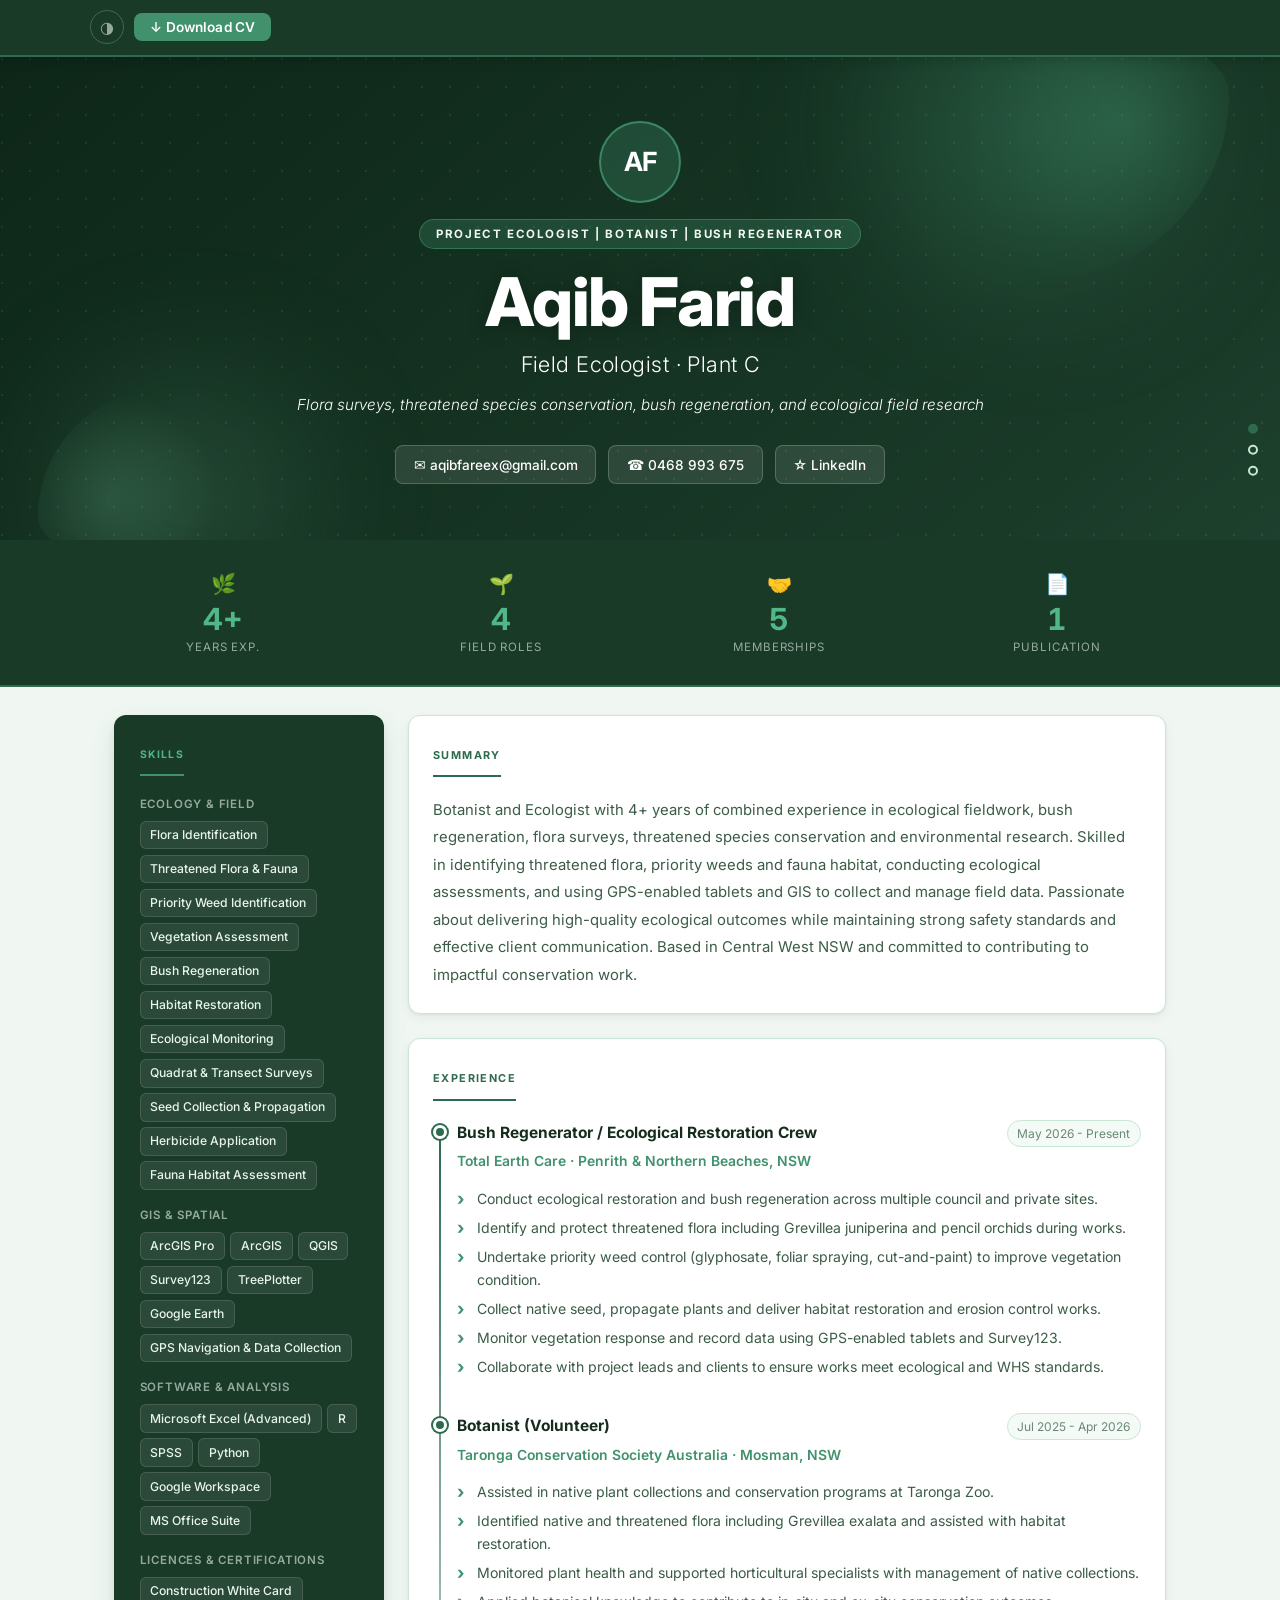
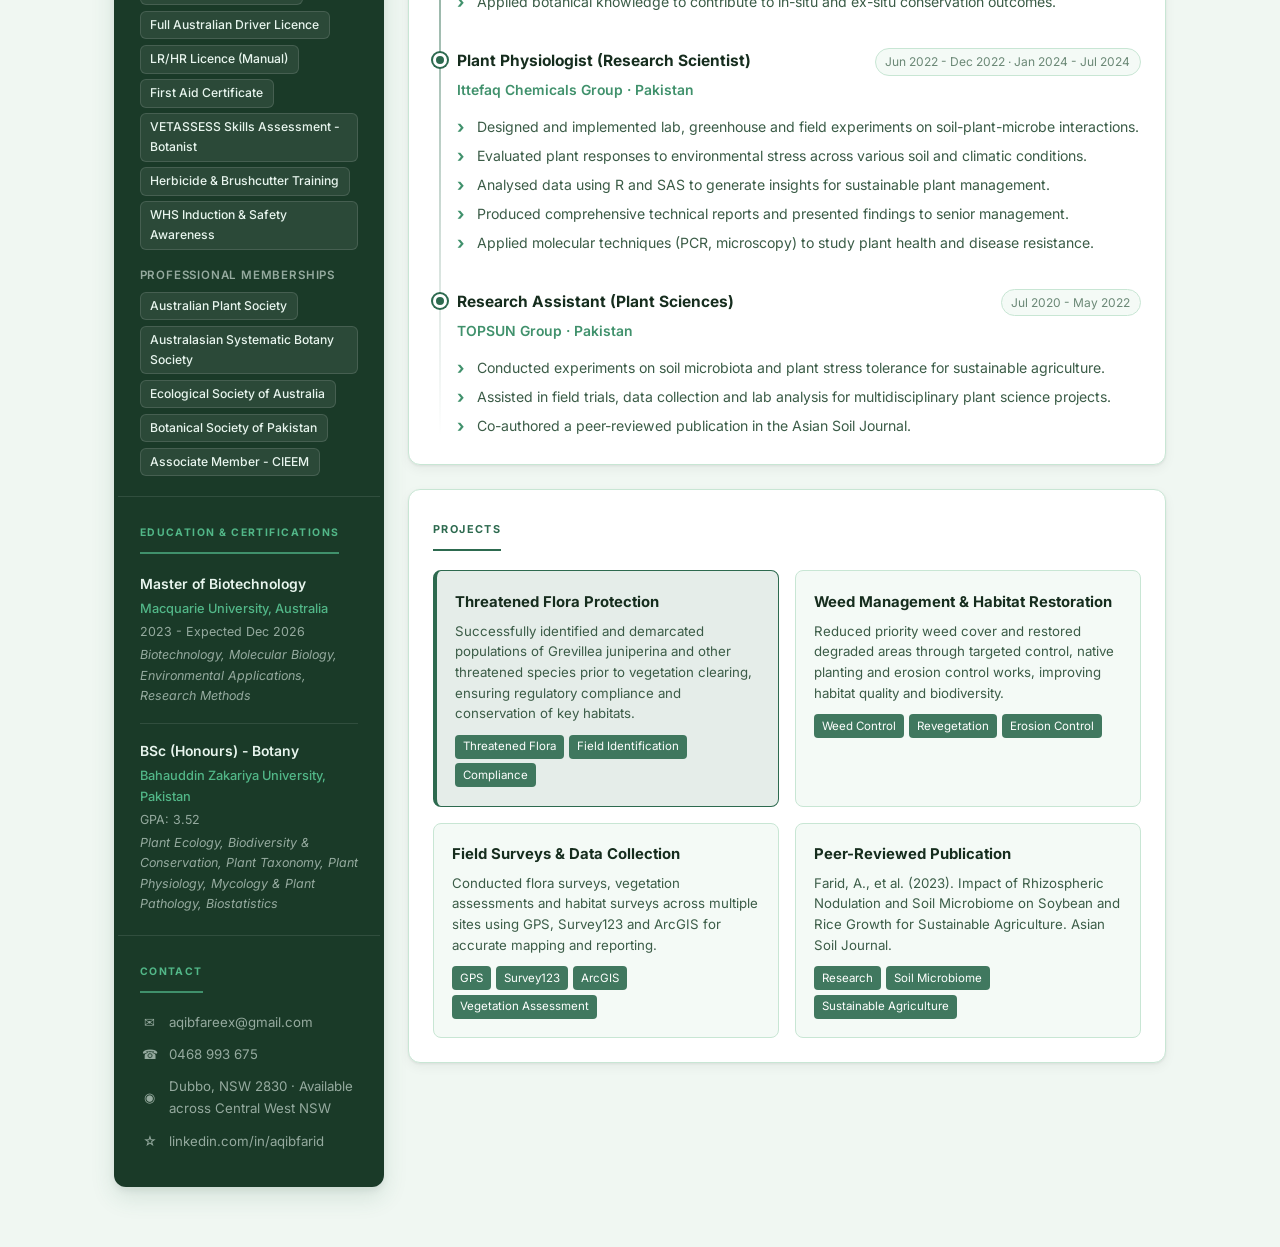
==== commit f19171f7: "Slim nav to theme + Download CV; produce a clean PDF export - Nav now contains only the dark/light t" ====
--- a/index.html
+++ b/index.html
@@ -14,10 +14,6 @@
 
     <nav id="top-nav" class="no-print">
         <div class="nav-inner">
-            <div class="nav-left">
-                <span class="nav-brand">aqib.org</span>
-                <div id="role-pills"></div>
-            </div>
             <div class="nav-right">
                 <button id="dark-toggle" title="Toggle dark mode">&#9680;</button>
                 <button id="print-btn" onclick="window.print()">&#8595; Download CV</button>
@@ -54,7 +50,7 @@
                     <h2 class="card-title">Education & Certifications</h2>
                     <div id="education-content"></div>
                 </div>
-                <div id="contact-card" class="card fade-in no-print">
+                <div id="contact-card" class="card fade-in">
                     <h2 class="card-title">Contact</h2>
                     <div id="contact-content"></div>
                 </div>
--- a/css/style.css
+++ b/css/style.css
@@ -624,51 +624,114 @@
 /* ===== Content Transition ===== */
 #layout, #stats-row { transition: opacity 0.18s ease; }
 
-/* ===== Print ===== */
+/* ===== Print / PDF ===== */
+@page {
+    size: A4;
+    margin: 11mm 12mm;
+}
+
 @media print {
+    /* Force a clean, ink-friendly light palette even if dark mode is on */
+    :root, [data-theme="dark"] {
+        --bg:            #ffffff;
+        --surface:       #ffffff;
+        --surface-2:     #f4faf6;
+        --border:        #c8e6d4;
+        --text:          #162d1e;
+        --text-secondary:#33503f;
+        --text-muted:    #5a7765;
+        --primary:       #2d6a4f;
+        --primary-light: #2f7a59;
+        --accent:        #2d6a4f;
+        --sidebar-bg:    #1a3a28;
+        --sidebar-text:  #f1faf4;
+        --sidebar-muted: rgba(241,250,244,0.78);
+    }
+
+    * {
+        -webkit-print-color-adjust: exact !important;
+        print-color-adjust: exact !important;
+    }
+
     .no-print { display: none !important; }
 
-    body { background: white; }
-
+    html, body {
+        background: #ffffff !important;
+        font-size: 10.5px;
+        line-height: 1.5;
+    }
+
+    /* Compact header band */
     #hero {
-        background: linear-gradient(140deg, #0d2618, #2d6a4f) !important;
-        -webkit-print-color-adjust: exact;
-        print-color-adjust: exact;
-        padding: 2rem;
+        background: linear-gradient(135deg, #0d2618 0%, #1a3a28 45%, #2d6a4f 100%) !important;
+        padding: 1.5rem 1.75rem !important;
+        animation: none;
+        background-size: auto !important;
+    }
+    #hero::before, #hero::after,
+    .hero-orb, .hero-pattern { display: none !important; }
+    .hero-inner { max-width: 100%; }
+    .hero-avatar { display: none; }
+    #hero-name   { font-size: 1.9rem !important; margin-bottom: 0.25rem; text-shadow: none; }
+    .hero-badge  { margin-bottom: 0.6rem; }
+    .hero-title  { font-size: 0.92rem !important; min-height: 0; margin-bottom: 0.35rem; opacity: 0.95; }
+    .hero-tagline{ font-size: 0.78rem !important; margin-bottom: 0.6rem; opacity: 0.85; }
+    .hero-links  { gap: 0.5rem; }
+    .hero-link {
+        background: rgba(255,255,255,0.14) !important;
+        border: 1px solid rgba(255,255,255,0.3) !important;
+        padding: 0.25rem 0.7rem;
+        font-size: 0.72rem;
     }
 
     #stats-row { display: none; }
 
     #layout {
         display: grid;
-        grid-template-columns: 210px 1fr;
-        gap: 1rem;
+        grid-template-columns: 215px 1fr;
+        gap: 0.9rem;
         margin: 0;
-        padding: 0.75rem;
+        padding: 0.85rem 0 0;
         max-width: 100%;
     }
 
+    /* Keep the dark green sidebar — it's part of the look and reads well in print */
     #sidebar {
         position: static;
-        -webkit-print-color-adjust: exact;
-        print-color-adjust: exact;
-    }
+        box-shadow: none;
+        page-break-inside: avoid;
+        break-inside: avoid;
+    }
+    #sidebar .card { padding: 0.9rem 1rem; }
 
     .card {
-        box-shadow: none;
-        border: 1px solid #c8e6d4;
-        margin-bottom: 0.5rem;
+        box-shadow: none !important;
+        margin-bottom: 0.7rem;
+        padding: 0.9rem 1rem;
         page-break-inside: avoid;
-        padding: 1rem;
-    }
-
-    .fade-in         { opacity: 1; transform: none; }
-    .skill-tag       { opacity: 1; transform: none; animation: none; }
-    .hero-avatar, .hero-badge, #hero-name, .hero-title, .hero-tagline, .hero-links {
-        animation: none; opacity: 1; transform: none;
-    }
-    #hero { animation: none; background-size: auto; }
-    #hero::before, #hero::after { display: none; }
+        break-inside: avoid;
+    }
+    #main .card { border: 1px solid var(--border); }
+
+    .card-title { break-after: avoid; margin-bottom: 0.7rem; }
+
+    /* Don't split individual entries across pages */
+    .timeline-item,
+    .project-card,
+    .edu-item,
+    .skill-group { page-break-inside: avoid; break-inside: avoid; }
+
+    .timeline-item { margin-bottom: 1rem; }
+    .projects-grid { grid-template-columns: 1fr 1fr; gap: 0.6rem; }
+    .project-card:hover { transform: none; box-shadow: none; }
+
+    /* Kill all entrance animations / hidden states so nothing is missing */
+    .fade-in, .skill-tag, .hero-badge, #hero-name,
+    .hero-title, .hero-tagline, .hero-links, .stat-item {
+        opacity: 1 !important;
+        transform: none !important;
+        animation: none !important;
+    }
 }
 
 /* ===== Responsive ===== */
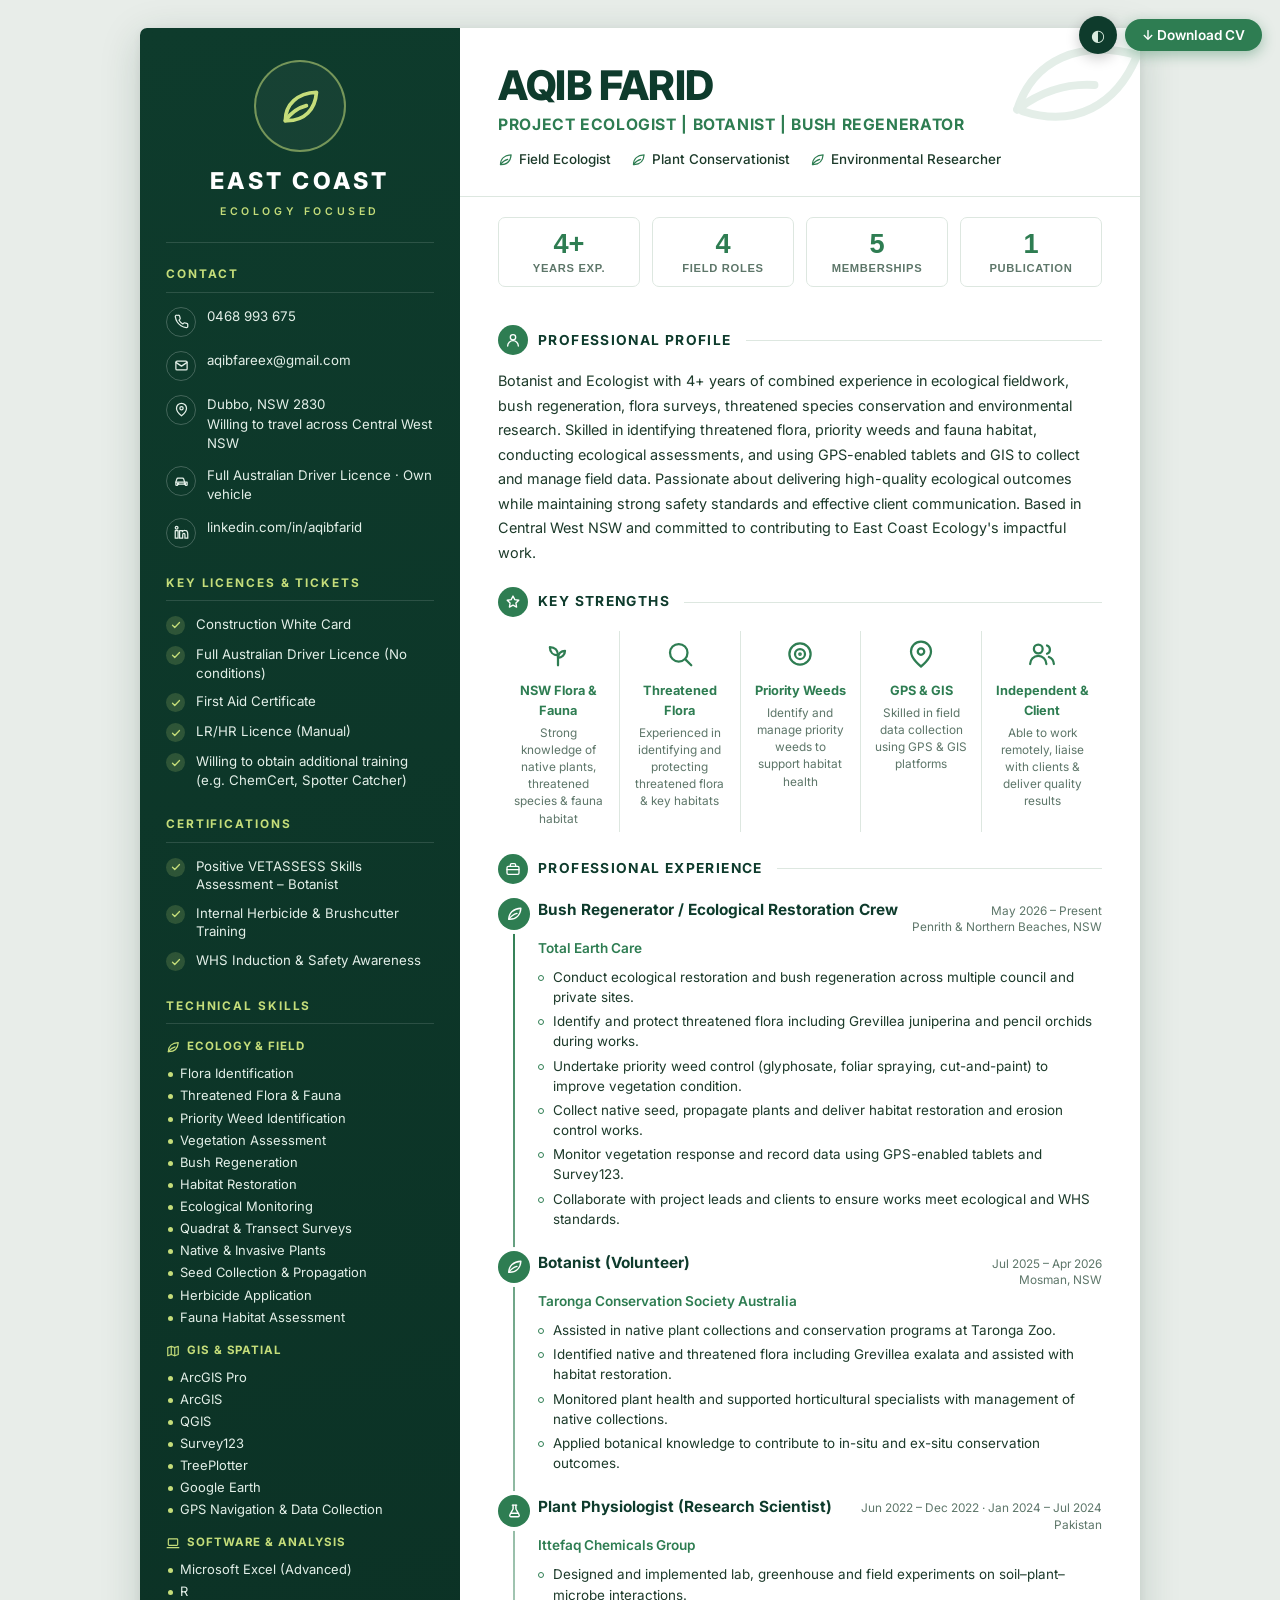
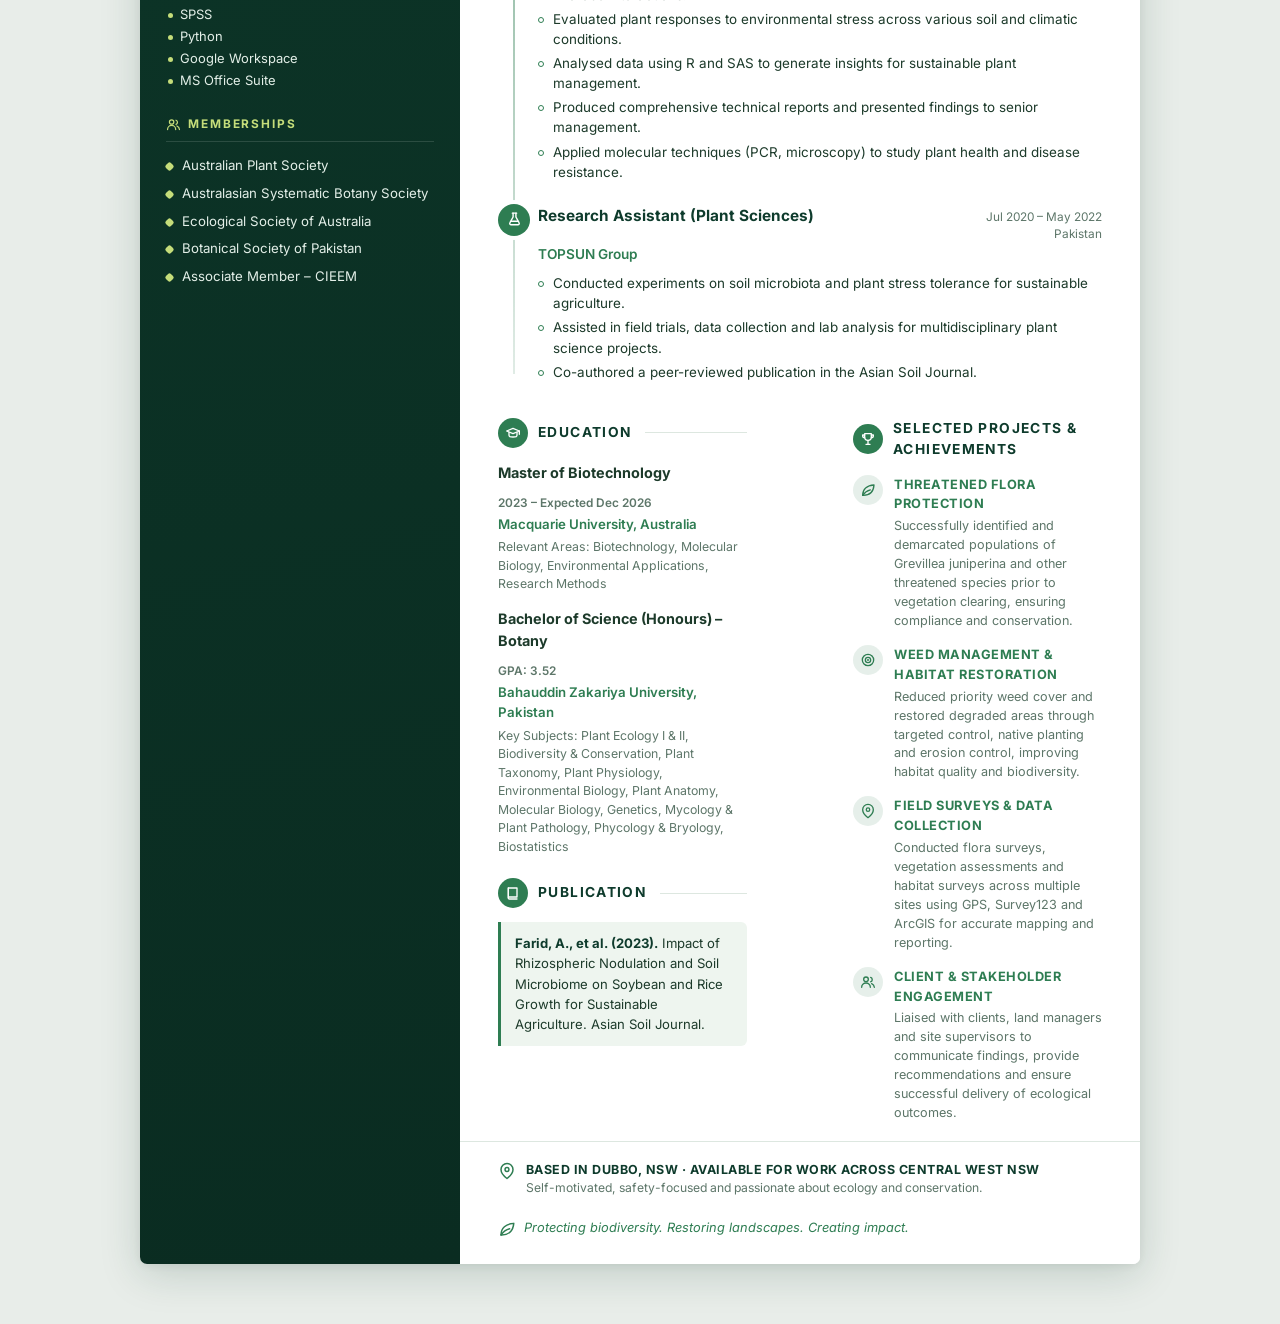
==== commit e4d63df4: "Redesign resume to match reference: sidebar sheet + clickable stats - Two-column resume sheet: dark-" ====
--- a/index.html
+++ b/index.html
@@ -3,83 +3,144 @@
 <head>
     <meta charset="UTF-8">
     <meta name="viewport" content="width=device-width, initial-scale=1.0">
-    <meta name="description" content="Aqib Farid's professional resume — Project Ecologist, Botanist & Bush Regenerator">
-    <title>Aqib Farid | Project Ecologist | Botanist</title>
+    <meta name="description" content="Aqib Farid — Project Ecologist, Botanist & Bush Regenerator. Flora surveys, threatened species conservation, bush regeneration and ecological field research across Central West NSW.">
+    <title>Aqib Farid | Project Ecologist | Botanist | Bush Regenerator</title>
     <link rel="preconnect" href="https://fonts.googleapis.com">
-    <link href="https://fonts.googleapis.com/css2?family=Inter:wght@300;400;500;600;700&display=swap" rel="stylesheet">
+    <link href="https://fonts.googleapis.com/css2?family=Inter:wght@300;400;500;600;700;800&display=swap" rel="stylesheet">
     <link rel="stylesheet" href="css/style.css">
 </head>
 <body>
-    <div id="scroll-progress" class="no-print"></div>
+    <!-- ===== Icon sprite ===== -->
+    <svg width="0" height="0" style="position:absolute" aria-hidden="true">
+        <symbol id="i-phone" viewBox="0 0 24 24"><path d="M22 16.9v3a2 2 0 0 1-2.2 2 19.8 19.8 0 0 1-8.6-3.1 19.5 19.5 0 0 1-6-6A19.8 19.8 0 0 1 2.1 4.2 2 2 0 0 1 4.1 2h3a2 2 0 0 1 2 1.7c.1 1 .4 1.9.7 2.8a2 2 0 0 1-.5 2.1L8.1 9.9a16 16 0 0 0 6 6l1.3-1.3a2 2 0 0 1 2.1-.4c.9.3 1.8.6 2.8.7a2 2 0 0 1 1.7 2z"/></symbol>
+        <symbol id="i-mail" viewBox="0 0 24 24"><rect x="3" y="5" width="18" height="14" rx="2"/><path d="M3 7l9 6 9-6"/></symbol>
+        <symbol id="i-pin" viewBox="0 0 24 24"><path d="M20 10c0 6-8 12-8 12s-8-6-8-12a8 8 0 0 1 16 0z"/><circle cx="12" cy="10" r="2.6"/></symbol>
+        <symbol id="i-car" viewBox="0 0 24 24"><path d="M3 13l1.5-5A2 2 0 0 1 6.4 6.5h7.2a2 2 0 0 1 1.9 1.4L17 13"/><path d="M3 13h18v4a1 1 0 0 1-1 1h-1a1 1 0 0 1-1-1v-1H6v1a1 1 0 0 1-1 1H4a1 1 0 0 1-1-1z"/><circle cx="6.5" cy="15.5" r="1"/><circle cx="17.5" cy="15.5" r="1"/></symbol>
+        <symbol id="i-link" viewBox="0 0 24 24"><rect x="2" y="9" width="4.5" height="12"/><circle cx="4.2" cy="4.5" r="2.2"/><path d="M9 9h4.3v1.7a4.5 4.5 0 0 1 4-2.2c4 0 4.7 2.6 4.7 6V21h-4.5v-5c0-1.2 0-2.7-1.7-2.7s-1.9 1.3-1.9 2.6V21H9z"/></symbol>
+        <symbol id="i-check" viewBox="0 0 24 24"><path d="M5 12.5l4.5 4.5L19 7"/></symbol>
+        <symbol id="i-leaf" viewBox="0 0 24 24"><path d="M4 20c0-9 6.5-15 17-15.5C20.3 14 14.5 20 5 20"/><path d="M4 20c3.2-4.5 6.8-7 11.5-8.2"/></symbol>
+        <symbol id="i-sprout" viewBox="0 0 24 24"><path d="M12 21v-9"/><path d="M12 13C12 9 9.5 6.5 5.5 6.5 5.5 10.5 8 13 12 13z"/><path d="M12 15c0-3.2 2.4-5.6 5.6-5.6 0 3.2-2.4 5.6-5.6 5.6z"/></symbol>
+        <symbol id="i-search" viewBox="0 0 24 24"><circle cx="11" cy="11" r="7"/><path d="M21 21l-4.3-4.3"/></symbol>
+        <symbol id="i-target" viewBox="0 0 24 24"><circle cx="12" cy="12" r="8.5"/><circle cx="12" cy="12" r="4"/><circle cx="12" cy="12" r="0.6"/></symbol>
+        <symbol id="i-map" viewBox="0 0 24 24"><path d="M9 4L3 6.2v14L9 18l6 2.2 6-2.2v-14L15 6 9 4z"/><path d="M9 4v14"/><path d="M15 6v14"/></symbol>
+        <symbol id="i-users" viewBox="0 0 24 24"><circle cx="9" cy="8" r="3.5"/><path d="M2.5 20a6.5 6.5 0 0 1 13 0"/><path d="M16 5.2a3.5 3.5 0 0 1 0 6.6"/><path d="M17.5 14.4A6.5 6.5 0 0 1 21.5 20"/></symbol>
+        <symbol id="i-laptop" viewBox="0 0 24 24"><rect x="4" y="5" width="16" height="11" rx="1.5"/><path d="M2 20h20"/></symbol>
+        <symbol id="i-flask" viewBox="0 0 24 24"><path d="M9 3h6"/><path d="M10 3v5.5L5.6 16.4A2 2 0 0 0 7.3 19.5h9.4a2 2 0 0 0 1.7-3.1L14 8.5V3"/><path d="M7.5 14.5h9"/></symbol>
+        <symbol id="i-user" viewBox="0 0 24 24"><circle cx="12" cy="8" r="4"/><path d="M4 21a8 8 0 0 1 16 0"/></symbol>
+        <symbol id="i-star" viewBox="0 0 24 24"><path d="M12 3l2.7 5.5 6 .9-4.3 4.2 1 6-5.4-2.8L6.6 19.6l1-6L3.3 9.4l6-.9z"/></symbol>
+        <symbol id="i-brief" viewBox="0 0 24 24"><rect x="3" y="8" width="18" height="12" rx="2"/><path d="M8 8V6a2 2 0 0 1 2-2h4a2 2 0 0 1 2 2v2"/><path d="M3 13h18"/></symbol>
+        <symbol id="i-cap" viewBox="0 0 24 24"><path d="M12 5L2.5 9 12 13l9.5-4L12 5z"/><path d="M6 11v4.2c0 1.6 2.7 2.8 6 2.8s6-1.2 6-2.8V11"/><path d="M21.5 9v5"/></symbol>
+        <symbol id="i-trophy" viewBox="0 0 24 24"><path d="M7 4h10v5a5 5 0 0 1-10 0V4z"/><path d="M7 6H4v1a3 3 0 0 0 3 3"/><path d="M17 6h3v1a3 3 0 0 1-3 3"/><path d="M9 20h6"/><path d="M12 14v6"/></symbol>
+        <symbol id="i-book" viewBox="0 0 24 24"><path d="M5 4.5h13a0 0 0 0 1 0 0V18H6.5A1.5 1.5 0 0 0 5 19.5z"/><path d="M5 4.5v15A1.5 1.5 0 0 0 6.5 21H18"/></symbol>
+        <symbol id="i-spark" viewBox="0 0 24 24"><path d="M12 3v4M12 17v4M3 12h4M17 12h4M5.6 5.6l2.8 2.8M15.6 15.6l2.8 2.8M18.4 5.6l-2.8 2.8M8.4 15.6l-2.8 2.8"/></symbol>
+    </svg>
 
-    <nav id="top-nav" class="no-print">
-        <div class="nav-inner">
-            <div class="nav-right">
-                <button id="dark-toggle" title="Toggle dark mode">&#9680;</button>
-                <button id="print-btn" onclick="window.print()">&#8595; Download CV</button>
-            </div>
-        </div>
-    </nav>
-
-    <div id="app">
-        <header id="hero">
-            <div class="hero-inner">
-                <div class="hero-avatar" id="hero-avatar">AF</div>
-                <div class="hero-badge" id="hero-role-badge"></div>
-                <h1 id="hero-name">Aqib Farid</h1>
-                <p id="hero-title" class="hero-title"></p>
-                <p id="hero-tagline" class="hero-tagline"></p>
-                <div id="hero-links" class="hero-links"></div>
-            </div>
-            <div class="hero-orb hero-orb-1"></div>
-            <div class="hero-orb hero-orb-2"></div>
-            <div class="hero-pattern"></div>
-        </header>
-
-        <div id="stats-row">
-            <div id="stats-grid" class="stats-grid"></div>
-        </div>
-
-        <div id="layout">
-            <aside id="sidebar">
-                <div id="skills-card" class="card fade-in">
-                    <h2 class="card-title">Skills</h2>
-                    <div id="skills-content"></div>
-                </div>
-                <div id="education-card" class="card fade-in">
-                    <h2 class="card-title">Education & Certifications</h2>
-                    <div id="education-content"></div>
-                </div>
-                <div id="contact-card" class="card fade-in">
-                    <h2 class="card-title">Contact</h2>
-                    <div id="contact-content"></div>
-                </div>
-            </aside>
-
-            <main id="main">
-                <div id="summary-card" class="card fade-in">
-                    <h2 class="card-title">Summary</h2>
-                    <p id="summary-content"></p>
-                </div>
-                <div id="experience-card" class="card fade-in">
-                    <h2 class="card-title">Experience</h2>
-                    <div id="experience-content" class="timeline"></div>
-                </div>
-                <div id="projects-card" class="card fade-in">
-                    <h2 class="card-title">Projects</h2>
-                    <div id="projects-content" class="projects-grid"></div>
-                </div>
-            </main>
-        </div>
+    <!-- ===== Toolbar (top-right) ===== -->
+    <div id="toolbar" class="no-print">
+        <button id="dark-toggle" title="Toggle dark mode" aria-label="Toggle dark mode">&#9680;</button>
+        <button id="print-btn" onclick="window.print()">&#8595; Download CV</button>
     </div>
 
-    <nav id="section-nav" class="no-print">
-        <button class="section-dot" data-section="summary-card" title="Summary"></button>
-        <button class="section-dot" data-section="experience-card" title="Experience"></button>
-        <button class="section-dot" data-section="projects-card" title="Projects"></button>
-    </nav>
+    <!-- ===== Resume sheet ===== -->
+    <div id="sheet">
+        <!-- Sidebar -->
+        <aside id="sidebar">
+            <div class="brand">
+                <div class="brand-emblem">
+                    <svg viewBox="0 0 24 24" class="emblem-icon" aria-hidden="true"><use href="#i-leaf"></use></svg>
+                </div>
+                <div class="brand-name" id="brand-name">East Coast</div>
+                <div class="brand-tag" id="brand-tag">Ecology Focused</div>
+            </div>
+
+            <section class="side-block">
+                <h3 class="side-title">Contact</h3>
+                <div id="contact-content" class="contact-list"></div>
+            </section>
+
+            <section class="side-block">
+                <h3 class="side-title">Key Licences &amp; Tickets</h3>
+                <ul id="licences-content" class="check-list"></ul>
+            </section>
+
+            <section class="side-block">
+                <h3 class="side-title">Certifications</h3>
+                <ul id="certs-content" class="check-list"></ul>
+            </section>
+
+            <section class="side-block">
+                <h3 class="side-title">Technical Skills</h3>
+                <div id="skills-content" class="skill-groups"></div>
+            </section>
+
+            <section id="sec-memberships" class="side-block">
+                <h3 class="side-title"><svg class="side-title-ic" aria-hidden="true"><use href="#i-users"></use></svg> Memberships</h3>
+                <ul id="memberships-content" class="dot-list"></ul>
+            </section>
+        </aside>
+
+        <!-- Main content -->
+        <main id="content">
+            <header id="masthead">
+                <div class="leaf-decor" aria-hidden="true">
+                    <svg viewBox="0 0 120 110"><use href="#i-leaf"></use></svg>
+                </div>
+                <h1 id="name">Aqib Farid</h1>
+                <p id="title" class="title-line"></p>
+                <div id="roles" class="role-line"></div>
+            </header>
+
+            <div id="stats-row" class="stats-row"></div>
+
+            <section id="sec-profile" class="block">
+                <h2 class="block-title"><span class="block-ic"><svg aria-hidden="true"><use href="#i-user"></use></svg></span>Professional Profile</h2>
+                <p id="profile-content" class="profile-text"></p>
+            </section>
+
+            <section id="sec-strengths" class="block">
+                <h2 class="block-title"><span class="block-ic"><svg aria-hidden="true"><use href="#i-star"></use></svg></span>Key Strengths</h2>
+                <div id="strengths-content" class="strengths-grid"></div>
+            </section>
+
+            <section id="sec-experience" class="block">
+                <h2 class="block-title"><span class="block-ic"><svg aria-hidden="true"><use href="#i-brief"></use></svg></span>Professional Experience</h2>
+                <div id="experience-content" class="xp-timeline"></div>
+            </section>
+
+            <div class="block-cols">
+                <div>
+                    <section id="sec-education" class="block">
+                        <h2 class="block-title"><span class="block-ic"><svg aria-hidden="true"><use href="#i-cap"></use></svg></span>Education</h2>
+                        <div id="education-content"></div>
+                    </section>
+                    <section id="sec-publication" class="block">
+                        <h2 class="block-title"><span class="block-ic"><svg aria-hidden="true"><use href="#i-book"></use></svg></span>Publication</h2>
+                        <div id="publication-content"></div>
+                    </section>
+                </div>
+                <section id="sec-projects" class="block">
+                    <h2 class="block-title"><span class="block-ic"><svg aria-hidden="true"><use href="#i-trophy"></use></svg></span>Selected Projects &amp; Achievements</h2>
+                    <div id="projects-content" class="ach-list"></div>
+                </section>
+            </div>
+
+            <footer id="resume-footer">
+                <div class="foot-main">
+                    <svg class="foot-ic" aria-hidden="true"><use href="#i-pin"></use></svg>
+                    <div>
+                        <div id="foot-based" class="foot-based"></div>
+                        <div id="foot-note" class="foot-note"></div>
+                    </div>
+                </div>
+                <div class="foot-motto">
+                    <svg class="foot-ic" aria-hidden="true"><use href="#i-leaf"></use></svg>
+                    <span id="foot-motto"></span>
+                </div>
+            </footer>
+        </main>
+    </div>
+
     <button id="scroll-top-btn" class="no-print" title="Back to top">&#8679;</button>
-    <div id="toast" class="no-print"></div>
 
     <script src="data/resumes-inline.js"></script>
     <script src="js/script.js"></script>
--- a/css/style.css
+++ b/css/style.css
@@ -1,1006 +1,355 @@
 /* ===== Custom Properties ===== */
 :root {
-    --primary:       #2d6a4f;
-    --primary-light: #40916c;
-    --primary-dim:   rgba(45, 106, 79, 0.12);
-    --accent:        #52b788;
-    --sidebar-bg:    #1a3a28;
-    --sidebar-text:  #e8f5ee;
-    --sidebar-muted: rgba(232, 245, 238, 0.6);
-    --sidebar-border:rgba(255, 255, 255, 0.1);
-    --bg:            #f0f7f2;
-    --surface:       #ffffff;
-    --surface-2:     #f4faf6;
-    --border:        #c8e6d4;
-    --text:          #162d1e;
-    --text-secondary:#3b5c47;
-    --text-muted:    #6b8876;
-    --shadow:        0 1px 3px rgba(0,0,0,0.07), 0 4px 12px rgba(0,0,0,0.05);
-    --shadow-lg:     0 4px 6px rgba(0,0,0,0.06), 0 10px 25px rgba(45,106,79,0.14);
-    --radius:        12px;
-    --t:             0.22s ease;
+    --ink:          #1c3a2a;
+    --green:        #2e7d52;
+    --green-strong: #2f6b4f;
+    --green-deep:   #0e3b2c;
+    --green-deep-2: #0a2c21;
+    --lime:         #c5dd7a;
+    --side-text:    #e3efe8;
+    --side-muted:   rgba(227,239,232,0.64);
+    --side-rule:    rgba(255,255,255,0.13);
+    --paper:        #ffffff;
+    --page-bg:      #e8ede9;
+    --rule:         #dde7e0;
+    --muted:        #5d7669;
+    --chip:         #eef5ef;
+    --glow:         #5fd397;
+    --radius:       7px;
+    --t:            0.2s ease;
 }
 
 [data-theme="dark"] {
-    --bg:            #0c1a11;
-    --surface:       #112018;
-    --surface-2:     #192d20;
-    --border:        #2a4535;
-    --text:          #e8f5ee;
-    --text-secondary:#9dbdaa;
-    --text-muted:    #6b8876;
-    --shadow:        0 1px 3px rgba(0,0,0,0.3), 0 4px 12px rgba(0,0,0,0.2);
-    --shadow-lg:     0 4px 6px rgba(0,0,0,0.3), 0 10px 25px rgba(0,0,0,0.4);
-    --sidebar-bg:    #091410;
-    --primary-dim:   rgba(64, 145, 108, 0.15);
-}
-
-/* ===== Reset & Base ===== */
+    --ink:       #e4f1e9;
+    --paper:     #122019;
+    --page-bg:   #0a120d;
+    --rule:      #29402f;
+    --muted:     #93ad9d;
+    --chip:      #1b2c22;
+    --green:     #54b585;
+    --green-strong: #54b585;
+}
+
+/* ===== Reset ===== */
 *, *::before, *::after { margin: 0; padding: 0; box-sizing: border-box; }
 html { scroll-behavior: smooth; }
 body {
     font-family: 'Inter', -apple-system, BlinkMacSystemFont, 'Segoe UI', sans-serif;
-    background: var(--bg);
-    color: var(--text);
-    line-height: 1.65;
-    transition: background var(--t), color var(--t);
-}
-
-/* ===== Nav ===== */
-#top-nav {
-    position: sticky;
-    top: 0;
-    z-index: 100;
-    background: var(--sidebar-bg);
-    border-bottom: 2px solid var(--primary);
-    box-shadow: 0 2px 12px rgba(0,0,0,0.2);
-    padding: 0.65rem 1.5rem;
-}
-
-.nav-inner {
-    max-width: 1100px;
-    margin: 0 auto;
+    background: var(--page-bg);
+    color: var(--ink);
+    line-height: 1.55;
+    padding: 28px 18px 60px;
+    -webkit-font-smoothing: antialiased;
+}
+
+svg { stroke: currentColor; stroke-width: 2; fill: none; stroke-linecap: round; stroke-linejoin: round; }
+
+/* ===== Toolbar (top-right) ===== */
+#toolbar {
+    position: fixed;
+    top: 16px;
+    right: 18px;
+    z-index: 200;
     display: flex;
     align-items: center;
-    justify-content: space-between;
-    gap: 0.75rem;
-    flex-wrap: wrap;
-}
-
-.nav-left, .nav-right {
-    display: flex;
-    align-items: center;
-    gap: 0.65rem;
-    flex-wrap: wrap;
-}
-
-.nav-brand {
-    font-weight: 700;
-    color: var(--accent);
-    font-size: 1.05rem;
-    letter-spacing: 0.02em;
-}
-
-.nav-sep { color: rgba(255,255,255,0.2); }
-
-.nav-hint {
-    color: rgba(255,255,255,0.45);
-    font-size: 0.82rem;
-}
-
-#role-pills { display: flex; gap: 0.4rem; flex-wrap: wrap; }
-
-.role-pill {
-    padding: 0.28rem 0.85rem;
-    border-radius: 20px;
-    border: 1.5px solid rgba(255,255,255,0.2);
-    background: transparent;
-    color: rgba(255,255,255,0.65);
-    font-size: 0.82rem;
-    font-weight: 500;
-    cursor: pointer;
-    transition: all var(--t);
-    font-family: inherit;
-}
-
-.role-pill:hover {
-    border-color: var(--accent);
-    color: var(--accent);
-    background: rgba(82, 183, 136, 0.1);
-}
-
-.role-pill.active {
-    background: var(--primary-light);
-    border-color: var(--primary-light);
-    color: white;
+    gap: 8px;
 }
 
 #dark-toggle {
-    width: 34px;
-    height: 34px;
+    width: 38px;
+    height: 38px;
     border-radius: 50%;
-    border: 1.5px solid rgba(255,255,255,0.2);
-    background: transparent;
-    color: rgba(255,255,255,0.55);
+    border: none;
+    background: var(--green-deep);
+    color: #d9ecdf;
     font-size: 1rem;
-    cursor: pointer;
-    transition: all var(--t);
-    font-family: inherit;
-    display: flex;
-    align-items: center;
-    justify-content: center;
-}
-
-#dark-toggle:hover { border-color: var(--accent); color: var(--accent); }
-
-#print-btn {
-    padding: 0.38rem 1rem;
-    background: var(--primary-light);
-    color: white;
-    border: none;
-    border-radius: 8px;
-    font-size: 0.85rem;
-    font-weight: 600;
-    cursor: pointer;
-    transition: background var(--t), transform var(--t);
-    font-family: inherit;
-    letter-spacing: 0.01em;
-}
-
-#print-btn:hover { background: var(--accent); transform: translateY(-1px); }
-
-/* ===== Hero ===== */
-#hero {
-    background: linear-gradient(140deg, #0d2618 0%, #1a3a28 28%, #2d6a4f 65%, #40916c 100%);
-    background-size: 300% 300%;
-    animation: gradientFlow 12s ease infinite;
-    color: white;
-    padding: 4rem 2rem 3.5rem;
-    text-align: center;
-    position: relative;
-    overflow: hidden;
-}
-
-.hero-pattern {
-    position: absolute;
-    inset: 0;
-    background-image: radial-gradient(circle at 2px 2px, rgba(255,255,255,0.07) 1px, transparent 0);
-    background-size: 28px 28px;
-    pointer-events: none;
-}
-
-/* Botanical leaf decoration */
-#hero::after {
-    content: '';
-    position: absolute;
-    top: -40px;
-    right: 4%;
-    width: 260px;
-    height: 260px;
-    background: radial-gradient(ellipse at 60% 40%, rgba(82,183,136,0.22) 0%, rgba(45,106,79,0.08) 60%, transparent 80%);
-    border-radius: 30% 70% 70% 30% / 30% 30% 70% 70%;
-    pointer-events: none;
-    animation: leafFloat 8s ease-in-out infinite;
-}
-
-#hero::before {
-    content: '';
-    position: absolute;
-    bottom: -30px;
-    left: 3%;
-    width: 180px;
-    height: 180px;
-    background: radial-gradient(ellipse at 40% 60%, rgba(116,198,157,0.18) 0%, transparent 70%);
-    border-radius: 70% 30% 30% 70% / 70% 70% 30% 30%;
-    pointer-events: none;
-    animation: leafFloat 11s ease-in-out infinite reverse;
-}
-
-@keyframes leafFloat {
-    0%, 100% { transform: rotate(0deg) scale(1); }
-    50%       { transform: rotate(8deg) scale(1.06); }
-}
-
-.hero-inner { max-width: 700px; margin: 0 auto; position: relative; z-index: 1; }
-
-.hero-badge {
-    display: inline-block;
-    background: rgba(82, 183, 136, 0.2);
-    color: rgba(255,255,255,0.95);
-    font-size: 0.72rem;
-    font-weight: 700;
-    letter-spacing: 0.14em;
-    text-transform: uppercase;
-    padding: 0.28rem 1rem;
-    border-radius: 20px;
-    margin-bottom: 1rem;
-    border: 1px solid rgba(82, 183, 136, 0.4);
-}
-
-#hero-name {
-    font-size: clamp(2.6rem, 7vw, 4.2rem);
-    font-weight: 800;
-    letter-spacing: -0.02em;
-    margin-bottom: 0.5rem;
-    line-height: 1.1;
-    text-shadow: 0 2px 20px rgba(0,0,0,0.3);
-}
-
-.hero-title {
-    font-size: clamp(1.05rem, 2.5vw, 1.35rem);
-    font-weight: 300;
-    opacity: 0.88;
-    min-height: 2rem;
-    margin-bottom: 0.6rem;
-    letter-spacing: 0.02em;
-}
-
-.typewriter-cursor::after {
-    content: '|';
-    animation: blink 0.75s steps(1) infinite;
-    margin-left: 2px;
-    color: var(--accent);
-}
-
-@keyframes blink {
-    0%, 100% { opacity: 1; }
-    50%       { opacity: 0; }
-}
-
-.hero-tagline {
-    font-size: 0.95rem;
-    opacity: 0.65;
-    margin-bottom: 1.75rem;
-    font-weight: 300;
-    font-style: italic;
-}
-
-.hero-links {
-    display: flex;
-    gap: 0.75rem;
-    justify-content: center;
-    flex-wrap: wrap;
-}
-
-.hero-link {
-    display: inline-flex;
-    align-items: center;
-    gap: 0.4rem;
-    padding: 0.45rem 1.1rem;
-    background: rgba(255,255,255,0.1);
-    color: white;
-    text-decoration: none;
-    border-radius: 8px;
-    font-size: 0.85rem;
-    font-weight: 500;
-    border: 1px solid rgba(255,255,255,0.2);
-    transition: background var(--t), transform var(--t), border-color var(--t);
-}
-
-.hero-link:hover {
-    background: rgba(82, 183, 136, 0.25);
-    border-color: rgba(82, 183, 136, 0.5);
-    transform: translateY(-1px);
-}
-
-/* ===== Stats ===== */
-#stats-row {
-    background: var(--sidebar-bg);
-    border-bottom: 2px solid var(--primary);
-    padding: 1.25rem 2rem;
-}
-
-.stats-grid {
-    max-width: 1100px;
-    margin: 0 auto;
-    display: grid;
-    grid-template-columns: repeat(auto-fit, minmax(130px, 1fr));
-    gap: 0.75rem;
-}
-
-.stat-item { text-align: center; padding: 0.5rem; }
-
-.stat-icon { font-size: 1.25rem; display: block; margin-bottom: 0.2rem; }
-
-.stat-value {
-    font-size: 1.9rem;
-    font-weight: 700;
-    color: var(--accent);
-    line-height: 1;
-    display: block;
-    font-variant-numeric: tabular-nums;
-}
-
-.stat-label {
-    font-size: 0.72rem;
-    color: var(--sidebar-muted);
-    text-transform: uppercase;
-    letter-spacing: 0.08em;
-    margin-top: 0.2rem;
-    display: block;
-}
-
-/* ===== Layout ===== */
-#layout {
-    max-width: 1100px;
-    margin: 1.75rem auto;
-    padding: 0 1.5rem 2rem;
-    display: grid;
-    grid-template-columns: 270px 1fr;
-    gap: 1.5rem;
-    align-items: start;
-}
-
-/* ===== Sidebar ===== */
-#sidebar {
-    background: var(--sidebar-bg);
-    border-radius: var(--radius);
-    padding: 0.25rem;
-    box-shadow: var(--shadow-lg);
-    position: sticky;
-    top: 70px;
-}
-
-#sidebar .card {
-    background: transparent;
-    border: none;
-    box-shadow: none;
-    border-bottom: 1px solid var(--sidebar-border);
-    border-radius: 0;
-    color: var(--sidebar-text);
-    margin-bottom: 0;
-    padding: 1.25rem 1.35rem;
-}
-
-#sidebar .card:first-child { border-radius: var(--radius) var(--radius) 0 0; }
-#sidebar .card:last-child  { border-bottom: none; border-radius: 0 0 var(--radius) var(--radius); }
-
-#sidebar .card-title {
-    color: var(--accent);
-    border-bottom-color: var(--primary-light);
-    font-size: 0.65rem;
-    letter-spacing: 0.14em;
-}
-
-#sidebar .skill-group-name {
-    color: var(--sidebar-muted);
-}
-
-#sidebar .skill-tag {
-    background: rgba(255,255,255,0.08);
-    color: var(--sidebar-text);
-    border-color: rgba(255,255,255,0.12);
-    font-size: 0.76rem;
-}
-
-#sidebar .skill-tag.visible:hover {
-    background: var(--primary-light);
-    border-color: var(--primary-light);
-    color: white;
-}
-
-#sidebar .edu-degree {
-    color: var(--sidebar-text);
-    font-size: 0.87rem;
-}
-
-#sidebar .edu-school { color: var(--accent); font-size: 0.8rem; }
-#sidebar .edu-period { color: var(--sidebar-muted); }
-#sidebar .edu-detail { color: var(--sidebar-muted); }
-#sidebar .edu-item   { border-bottom-color: var(--sidebar-border); }
-
-#sidebar .contact-item {
-    color: var(--sidebar-muted);
-    font-size: 0.83rem;
-    word-break: break-word;
-}
-
-#sidebar .contact-item:hover { color: var(--accent); }
-
-/* ===== Cards (main area) ===== */
-.card {
-    background: var(--surface);
-    border-radius: var(--radius);
-    padding: 1.5rem;
-    box-shadow: var(--shadow);
-    border: 1px solid var(--border);
-    margin-bottom: 1.5rem;
-    transition: box-shadow var(--t), background var(--t), border-color var(--t), transform var(--t);
-}
-
-.card:last-child { margin-bottom: 0; }
-.card:hover      { box-shadow: var(--shadow-lg); }
-
-.card-title {
-    font-size: 0.68rem;
-    font-weight: 700;
-    text-transform: uppercase;
-    letter-spacing: 0.13em;
-    color: var(--primary);
-    margin-bottom: 1.2rem;
-    padding-bottom: 0.65rem;
-    border-bottom: 2px solid var(--primary);
-    display: inline-block;
-}
-
-/* ===== Skills ===== */
-.skill-group          { margin-bottom: 1rem; }
-.skill-group:last-child { margin-bottom: 0; }
-
-.skill-group-name {
-    font-size: 0.72rem;
-    font-weight: 600;
-    color: var(--text-muted);
-    text-transform: uppercase;
-    letter-spacing: 0.07em;
-    margin-bottom: 0.45rem;
-}
-
-.skill-tags { display: flex; flex-wrap: wrap; gap: 0.35rem; }
-
-.skill-tag {
-    background: var(--surface-2);
-    color: var(--text-secondary);
-    border: 1px solid var(--border);
-    padding: 0.2rem 0.6rem;
-    border-radius: 6px;
-    font-size: 0.78rem;
-    font-weight: 500;
-    cursor: default;
-    opacity: 0;
-    transform: translateY(5px);
-    transition: opacity 0.3s ease, transform 0.3s ease, background var(--t), color var(--t), border-color var(--t);
-}
-
-.skill-tag.visible              { opacity: 1; transform: translateY(0); }
-
-.skill-tag.visible:hover {
-    background: var(--primary);
-    color: white;
-    border-color: var(--primary);
-    transform: translateY(-1px);
-}
-
-/* ===== Education ===== */
-.edu-item {
-    margin-bottom: 1rem;
-    padding-bottom: 1rem;
-    border-bottom: 1px solid var(--border);
-}
-
-.edu-item:last-child { margin-bottom: 0; padding-bottom: 0; border-bottom: none; }
-
-.edu-degree { font-weight: 600; font-size: 0.9rem;  color: var(--text); }
-.edu-school { font-size: 0.82rem; color: var(--primary); margin: 0.15rem 0; font-weight: 500; }
-.edu-period { font-size: 0.78rem; color: var(--text-muted); }
-.edu-detail { font-size: 0.78rem; color: var(--text-secondary); font-style: italic; margin-top: 0.15rem; }
-
-/* ===== Contact ===== */
-.contact-item {
-    display: flex;
-    align-items: center;
-    gap: 0.6rem;
-    margin-bottom: 0.65rem;
-    font-size: 0.85rem;
-    color: var(--text-secondary);
-    text-decoration: none;
-    transition: color var(--t);
-    word-break: break-all;
-}
-
-.contact-item:hover { color: var(--primary); }
-.contact-icon { width: 20px; text-align: center; flex-shrink: 0; }
-
-/* ===== Summary ===== */
-#summary-content { color: var(--text-secondary); line-height: 1.85; font-size: 0.93rem; }
-
-/* ===== Timeline ===== */
-.timeline { position: relative; padding-left: 1.5rem; }
-
-.timeline::before {
-    content: '';
-    position: absolute;
-    left: 6px;
-    top: 10px;
-    bottom: 4px;
-    width: 2px;
-    background: linear-gradient(to bottom, var(--primary), transparent);
-}
-
-.timeline-item          { position: relative; margin-bottom: 2rem; }
-.timeline-item:last-child { margin-bottom: 0; }
-
-.timeline-item::before {
-    content: '';
-    position: absolute;
-    left: -1.5rem;
-    top: 5px;
-    width: 14px;
-    height: 14px;
-    border-radius: 50%;
-    background: var(--primary);
-    border: 3px solid var(--surface);
-    box-shadow: 0 0 0 2px var(--primary);
-    transition: border-color var(--t);
-}
-
-.timeline-header {
-    display: flex;
-    justify-content: space-between;
-    align-items: flex-start;
-    flex-wrap: wrap;
-    gap: 0.4rem;
-    margin-bottom: 0.2rem;
-}
-
-.timeline-role   { font-weight: 700; font-size: 0.97rem; color: var(--text); }
-
-.timeline-period {
-    font-size: 0.75rem;
-    color: var(--text-muted);
-    background: var(--surface-2);
-    padding: 0.18rem 0.6rem;
-    border-radius: 20px;
-    border: 1px solid var(--border);
-    white-space: nowrap;
-}
-
-.timeline-company {
-    font-size: 0.87rem;
-    color: var(--primary-light);
-    font-weight: 600;
-    margin-bottom: 0.65rem;
-}
-
-.timeline-highlights { list-style: none; padding: 0; }
-
-.timeline-highlights li {
-    font-size: 0.88rem;
-    color: var(--text-secondary);
-    padding: 0.18rem 0 0.18rem 1.25rem;
-    position: relative;
-    line-height: 1.65;
-}
-
-.timeline-highlights li::before {
-    content: '›';
-    position: absolute;
-    left: 0;
-    color: var(--primary-light);
-    font-weight: bold;
-    font-size: 1.1rem;
-    line-height: 1.4;
-}
-
-/* ===== Projects ===== */
-.projects-grid {
-    display: grid;
-    grid-template-columns: repeat(auto-fill, minmax(240px, 1fr));
-    gap: 1rem;
-}
-
-.project-card {
-    background: var(--surface-2);
-    border: 1px solid var(--border);
-    border-radius: 8px;
-    padding: 1.15rem;
-    transition: all var(--t);
-}
-
-.project-card:hover {
-    border-color: var(--primary);
-    transform: translateY(-3px) scale(1.02);
-    box-shadow: var(--shadow-lg);
-}
-
-.project-card.featured {
-    border-color: var(--primary);
-    border-left: 4px solid var(--primary);
-    background: var(--primary-dim);
-}
-
-.project-name { font-weight: 700; font-size: 0.93rem; color: var(--text); margin-bottom: 0.4rem; }
-.project-desc { font-size: 0.83rem; color: var(--text-secondary); margin-bottom: 0.7rem; line-height: 1.55; }
-.project-tech { display: flex; flex-wrap: wrap; gap: 0.3rem; }
-
-.tech-tag {
-    font-size: 0.72rem;
-    background: var(--primary);
-    color: white;
-    padding: 0.15rem 0.5rem;
-    border-radius: 4px;
-    opacity: 0.9;
-}
-
-/* ===== Scroll Animations ===== */
-.fade-in {
-    opacity: 0;
-    transform: translateY(18px);
-    transition: opacity 0.5s ease, transform 0.5s ease;
-}
-
-.fade-in.visible { opacity: 1; transform: translateY(0); }
-
-/* ===== Content Transition ===== */
-#layout, #stats-row { transition: opacity 0.18s ease; }
-
-/* ===== Print / PDF ===== */
-@page {
-    size: A4;
-    margin: 11mm 12mm;
-}
-
-@media print {
-    /* Force a clean, ink-friendly light palette even if dark mode is on */
-    :root, [data-theme="dark"] {
-        --bg:            #ffffff;
-        --surface:       #ffffff;
-        --surface-2:     #f4faf6;
-        --border:        #c8e6d4;
-        --text:          #162d1e;
-        --text-secondary:#33503f;
-        --text-muted:    #5a7765;
-        --primary:       #2d6a4f;
-        --primary-light: #2f7a59;
-        --accent:        #2d6a4f;
-        --sidebar-bg:    #1a3a28;
-        --sidebar-text:  #f1faf4;
-        --sidebar-muted: rgba(241,250,244,0.78);
-    }
-
-    * {
-        -webkit-print-color-adjust: exact !important;
-        print-color-adjust: exact !important;
-    }
-
-    .no-print { display: none !important; }
-
-    html, body {
-        background: #ffffff !important;
-        font-size: 10.5px;
-        line-height: 1.5;
-    }
-
-    /* Compact header band */
-    #hero {
-        background: linear-gradient(135deg, #0d2618 0%, #1a3a28 45%, #2d6a4f 100%) !important;
-        padding: 1.5rem 1.75rem !important;
-        animation: none;
-        background-size: auto !important;
-    }
-    #hero::before, #hero::after,
-    .hero-orb, .hero-pattern { display: none !important; }
-    .hero-inner { max-width: 100%; }
-    .hero-avatar { display: none; }
-    #hero-name   { font-size: 1.9rem !important; margin-bottom: 0.25rem; text-shadow: none; }
-    .hero-badge  { margin-bottom: 0.6rem; }
-    .hero-title  { font-size: 0.92rem !important; min-height: 0; margin-bottom: 0.35rem; opacity: 0.95; }
-    .hero-tagline{ font-size: 0.78rem !important; margin-bottom: 0.6rem; opacity: 0.85; }
-    .hero-links  { gap: 0.5rem; }
-    .hero-link {
-        background: rgba(255,255,255,0.14) !important;
-        border: 1px solid rgba(255,255,255,0.3) !important;
-        padding: 0.25rem 0.7rem;
-        font-size: 0.72rem;
-    }
-
-    #stats-row { display: none; }
-
-    #layout {
-        display: grid;
-        grid-template-columns: 215px 1fr;
-        gap: 0.9rem;
-        margin: 0;
-        padding: 0.85rem 0 0;
-        max-width: 100%;
-    }
-
-    /* Keep the dark green sidebar — it's part of the look and reads well in print */
-    #sidebar {
-        position: static;
-        box-shadow: none;
-        page-break-inside: avoid;
-        break-inside: avoid;
-    }
-    #sidebar .card { padding: 0.9rem 1rem; }
-
-    .card {
-        box-shadow: none !important;
-        margin-bottom: 0.7rem;
-        padding: 0.9rem 1rem;
-        page-break-inside: avoid;
-        break-inside: avoid;
-    }
-    #main .card { border: 1px solid var(--border); }
-
-    .card-title { break-after: avoid; margin-bottom: 0.7rem; }
-
-    /* Don't split individual entries across pages */
-    .timeline-item,
-    .project-card,
-    .edu-item,
-    .skill-group { page-break-inside: avoid; break-inside: avoid; }
-
-    .timeline-item { margin-bottom: 1rem; }
-    .projects-grid { grid-template-columns: 1fr 1fr; gap: 0.6rem; }
-    .project-card:hover { transform: none; box-shadow: none; }
-
-    /* Kill all entrance animations / hidden states so nothing is missing */
-    .fade-in, .skill-tag, .hero-badge, #hero-name,
-    .hero-title, .hero-tagline, .hero-links, .stat-item {
-        opacity: 1 !important;
-        transform: none !important;
-        animation: none !important;
-    }
-}
-
-/* ===== Responsive ===== */
-@media (max-width: 820px) {
-    #layout {
-        grid-template-columns: 1fr;
-        padding: 0 1rem 1rem;
-    }
-
-    #sidebar {
-        position: static;
-        display: grid;
-        grid-template-columns: 1fr 1fr;
-        gap: 0;
-        border-radius: var(--radius);
-        overflow: hidden;
-        padding: 0;
-    }
-
-    #sidebar .card {
-        border-bottom: 1px solid var(--sidebar-border);
-        border-right: 1px solid var(--sidebar-border);
-    }
-
-    #sidebar .card:first-child  { border-radius: var(--radius) 0 0 0; }
-    #sidebar .card:last-child   { border-radius: 0 0 var(--radius) var(--radius); grid-column: 1 / -1; }
-    #sidebar .card:nth-child(2) { border-radius: 0 var(--radius) 0 0; }
-}
-
-@media (max-width: 540px) {
-    #hero { padding: 2.5rem 1.25rem 2rem; }
-    #sidebar { grid-template-columns: 1fr; }
-    #sidebar .card { border-right: none; border-radius: 0 !important; }
-    #sidebar .card:first-child  { border-radius: var(--radius) var(--radius) 0 0 !important; }
-    #sidebar .card:last-child   { border-radius: 0 0 var(--radius) var(--radius) !important; }
-    .stats-grid    { grid-template-columns: repeat(2, 1fr); }
-    .projects-grid { grid-template-columns: 1fr; }
-    .nav-brand, .nav-sep, .nav-hint { font-size: 0.8rem; }
-}
-
-/* ===== Scroll Progress Bar ===== */
-#scroll-progress {
-    position: fixed;
-    top: 0;
-    left: 0;
-    height: 3px;
-    width: 0%;
-    background: linear-gradient(90deg, var(--primary), var(--accent));
-    z-index: 200;
-    border-radius: 0 2px 2px 0;
-    pointer-events: none;
-    transition: width 0.08s linear;
-}
-
-/* ===== Hero Keyframes ===== */
-@keyframes gradientFlow {
-    0%, 100% { background-position: 0% 50%; }
-    50%       { background-position: 100% 50%; }
-}
-
-@keyframes heroSlideUp {
-    from { opacity: 0; transform: translateY(22px); }
-    to   { opacity: 1; transform: translateY(0); }
-}
-
-@keyframes heroPop {
-    from { opacity: 0; transform: scale(0.65); }
-    to   { opacity: 1; transform: scale(1); }
-}
-
-@keyframes floatOrb1 {
-    0%, 100% { transform: translate(0, 0); }
-    33%       { transform: translate(28px, -18px); }
-    66%       { transform: translate(-18px, 14px); }
-}
-
-@keyframes floatOrb2 {
-    0%, 100% { transform: translate(0, 0); }
-    33%       { transform: translate(-22px, 18px); }
-    66%       { transform: translate(16px, -22px); }
-}
-
-/* ===== Hero Avatar ===== */
-.hero-avatar {
-    width: 82px;
-    height: 82px;
-    border-radius: 50%;
-    background: rgba(82, 183, 136, 0.22);
-    border: 2.5px solid rgba(82, 183, 136, 0.55);
-    backdrop-filter: blur(6px);
-    color: white;
-    font-size: 1.65rem;
-    font-weight: 700;
-    letter-spacing: -0.02em;
-    display: flex;
-    align-items: center;
-    justify-content: center;
-    margin: 0 auto 1rem;
-    animation: heroPop 0.55s cubic-bezier(0.34, 1.56, 0.64, 1) 0.05s both;
-}
-
-/* ===== Hero Entrance Sequence ===== */
-.hero-badge   { animation: heroSlideUp 0.5s ease 0.2s  both; }
-#hero-name    { animation: heroSlideUp 0.6s ease 0.32s both; }
-.hero-title   { animation: heroSlideUp 0.5s ease 0.48s both; }
-.hero-tagline { animation: heroSlideUp 0.5s ease 0.58s both; }
-.hero-links   { animation: heroSlideUp 0.5s ease 0.72s both; }
-
-/* ===== Hero Floating Orbs ===== */
-.hero-orb {
-    position: absolute;
-    border-radius: 50%;
-    filter: blur(70px);
-    pointer-events: none;
-}
-
-.hero-orb-1 {
-    width: 300px;
-    height: 300px;
-    background: rgba(82, 183, 136, 0.22);
-    top: -80px;
-    right: 8%;
-    animation: floatOrb1 13s ease-in-out infinite;
-}
-
-.hero-orb-2 {
-    width: 220px;
-    height: 220px;
-    background: rgba(116, 198, 157, 0.18);
-    bottom: -60px;
-    left: 6%;
-    animation: floatOrb2 17s ease-in-out infinite;
-}
-
-/* ===== Staggered Card Entrance ===== */
-#sidebar .card:nth-child(1).fade-in { transition-delay: 0ms; }
-#sidebar .card:nth-child(2).fade-in { transition-delay: 90ms; }
-#sidebar .card:nth-child(3).fade-in { transition-delay: 180ms; }
-#main .card:nth-child(1).fade-in    { transition-delay: 60ms; }
-#main .card:nth-child(2).fade-in    { transition-delay: 150ms; }
-#main .card:nth-child(3).fade-in    { transition-delay: 240ms; }
-
-/* ===== Timeline Dot Pulse ===== */
-@keyframes dotPulse {
-    0%, 100% { box-shadow: 0 0 0 2px var(--primary); }
-    50%       { box-shadow: 0 0 0 2px var(--primary), 0 0 0 6px rgba(45,106,79,0.2); }
-}
-
-.timeline-item:first-child::before {
-    animation: dotPulse 2.2s ease infinite;
-}
-
-/* ===== Section Nav ===== */
-#section-nav {
-    position: fixed;
-    right: 1.4rem;
-    top: 50%;
-    transform: translateY(-50%);
-    display: flex;
-    flex-direction: column;
-    gap: 0.7rem;
-    z-index: 90;
-}
-
-.section-dot {
-    width: 10px;
-    height: 10px;
-    border-radius: 50%;
-    border: 2px solid var(--border);
-    background: transparent;
-    cursor: pointer;
-    padding: 0;
-    transition: all 0.22s ease;
-    position: relative;
-}
-
-.section-dot::after {
-    content: attr(title);
-    position: absolute;
-    right: 18px;
-    top: 50%;
-    transform: translateY(-50%);
-    background: var(--sidebar-bg);
-    color: var(--sidebar-text);
-    font-size: 0.72rem;
-    font-family: 'Inter', sans-serif;
-    font-weight: 500;
-    padding: 0.2rem 0.55rem;
-    border-radius: 5px;
-    white-space: nowrap;
-    opacity: 0;
-    pointer-events: none;
-    transition: opacity 0.18s;
-}
-
-.section-dot:hover::after  { opacity: 1; }
-.section-dot:hover         { background: var(--primary); border-color: var(--primary); transform: scale(1.35); }
-.section-dot.active        { background: var(--primary); border-color: var(--primary); }
-
-@media (max-width: 1180px) { #section-nav { display: none; } }
-
-/* ===== Scroll To Top ===== */
-#scroll-top-btn {
-    position: fixed;
-    bottom: 1.75rem;
-    right: 1.75rem;
-    width: 44px;
-    height: 44px;
-    border-radius: 50%;
-    background: var(--primary);
-    color: white;
-    border: none;
-    font-size: 1.4rem;
-    line-height: 1;
     cursor: pointer;
     display: flex;
     align-items: center;
     justify-content: center;
-    box-shadow: 0 4px 16px rgba(45, 106, 79, 0.4);
-    z-index: 90;
-    opacity: 0;
-    transform: translateY(14px);
-    pointer-events: none;
-    transition: opacity 0.25s ease, transform 0.25s ease, background var(--t);
+    box-shadow: 0 4px 14px rgba(0,0,0,0.22);
+    transition: transform var(--t), background var(--t);
+}
+#dark-toggle:hover { transform: translateY(-1px); background: var(--green-strong); }
+
+#print-btn {
+    padding: 0.5rem 1.05rem;
+    background: var(--green);
+    color: #fff;
+    border: none;
+    border-radius: 22px;
+    font-size: 0.85rem;
+    font-weight: 600;
+    cursor: pointer;
     font-family: inherit;
-}
-
-#scroll-top-btn.visible     { opacity: 1; transform: translateY(0); pointer-events: auto; }
-#scroll-top-btn:hover       { background: var(--primary-light); transform: translateY(-2px); }
-
-/* ===== Toast ===== */
-#toast {
-    position: fixed;
-    bottom: 1.75rem;
-    left: 50%;
-    transform: translateX(-50%) translateY(10px);
-    background: var(--sidebar-bg);
-    color: var(--sidebar-text);
-    padding: 0.5rem 1.2rem;
-    border-radius: 8px;
-    font-size: 0.83rem;
-    font-weight: 500;
-    font-family: 'Inter', sans-serif;
-    opacity: 0;
-    pointer-events: none;
-    z-index: 300;
-    transition: opacity 0.2s ease, transform 0.2s ease;
-    white-space: nowrap;
-    box-shadow: 0 4px 18px rgba(0,0,0,0.25);
-    border: 1px solid var(--primary);
-}
-
-#toast.show { opacity: 1; transform: translateX(-50%) translateY(0); }
-
-/* ===== Contact Copy Hint ===== */
-.contact-item.copyable { cursor: pointer; }
-
-/* ===== Project Link ===== */
-.project-link {
-    display: inline-flex;
-    align-items: center;
-    gap: 0.3rem;
-    margin-top: 0.6rem;
-    color: var(--primary);
-    font-size: 0.8rem;
-    font-weight: 500;
-    text-decoration: none;
-    opacity: 0.85;
-    transition: opacity var(--t);
-}
-
-.project-link:hover { opacity: 1; }
+    box-shadow: 0 4px 14px rgba(46,125,82,0.4);
+    transition: transform var(--t), background var(--t);
+}
+#print-btn:hover { transform: translateY(-1px); background: var(--green-strong); }
+
+/* ===== Sheet ===== */
+#sheet {
+    max-width: 1000px;
+    margin: 0 auto;
+    display: grid;
+    grid-template-columns: 320px 1fr;
+    background: var(--paper);
+    border-radius: var(--radius);
+    overflow: hidden;
+    box-shadow: 0 10px 40px rgba(14,59,44,0.18), 0 2px 8px rgba(0,0,0,0.06);
+}
+
+/* ===== Sidebar ===== */
+#sidebar {
+    background: linear-gradient(168deg, var(--green-deep) 0%, var(--green-deep-2) 100%);
+    color: var(--side-text);
+    padding: 32px 26px 40px;
+}
+
+.brand { text-align: center; padding-bottom: 22px; margin-bottom: 22px; border-bottom: 1px solid var(--side-rule); }
+.brand-emblem {
+    width: 92px; height: 92px;
+    margin: 0 auto 12px;
+    border-radius: 50%;
+    border: 2px solid rgba(197,221,122,0.55);
+    display: flex; align-items: center; justify-content: center;
+    background: rgba(255,255,255,0.04);
+}
+.emblem-icon { width: 44px; height: 44px; color: var(--lime); }
+.brand-name { font-size: 1.45rem; font-weight: 800; letter-spacing: 0.14em; text-transform: uppercase; color: #fff; }
+.brand-tag  { font-size: 0.66rem; font-weight: 600; letter-spacing: 0.34em; text-transform: uppercase; color: var(--lime); margin-top: 4px; }
+
+.side-block { margin-bottom: 26px; }
+.side-block:last-child { margin-bottom: 0; }
+
+.side-title {
+    font-size: 0.74rem;
+    font-weight: 700;
+    letter-spacing: 0.16em;
+    text-transform: uppercase;
+    color: var(--lime);
+    padding-bottom: 8px;
+    margin-bottom: 14px;
+    border-bottom: 1px solid var(--side-rule);
+    display: flex; align-items: center; gap: 7px;
+}
+.side-title-ic { width: 15px; height: 15px; color: var(--lime); }
+
+/* Contact */
+.contact-list { display: flex; flex-direction: column; gap: 14px; }
+.contact-row { display: grid; grid-template-columns: 30px 1fr; align-items: start; gap: 11px; }
+.contact-ic {
+    width: 30px; height: 30px; border-radius: 50%;
+    border: 1px solid rgba(255,255,255,0.22);
+    display: flex; align-items: center; justify-content: center;
+    color: var(--lime);
+}
+.contact-ic svg { width: 15px; height: 15px; }
+.contact-row a, .contact-row span { color: var(--side-text); text-decoration: none; font-size: 0.83rem; word-break: break-word; line-height: 1.4; }
+.contact-row a:hover { color: var(--lime); }
+.contact-sub { display: block; color: var(--side-muted); font-size: 0.76rem; margin-top: 2px; }
+
+/* Check lists */
+.check-list { list-style: none; display: flex; flex-direction: column; gap: 10px; }
+.check-list li { display: grid; grid-template-columns: 20px 1fr; gap: 10px; align-items: start; font-size: 0.83rem; color: var(--side-text); line-height: 1.4; }
+.check-ic {
+    width: 19px; height: 19px; border-radius: 50%;
+    background: rgba(197,221,122,0.18);
+    display: flex; align-items: center; justify-content: center;
+    margin-top: 1px;
+}
+.check-ic svg { width: 12px; height: 12px; color: var(--lime); stroke-width: 2.6; }
+
+/* Skill groups */
+.skill-groups { display: flex; flex-direction: column; gap: 16px; }
+.skill-group-name {
+    display: flex; align-items: center; gap: 7px;
+    font-size: 0.72rem; font-weight: 700; letter-spacing: 0.08em; text-transform: uppercase;
+    color: var(--lime); margin-bottom: 8px;
+}
+.skill-group-name svg { width: 14px; height: 14px; color: var(--lime); }
+.mini-list { list-style: none; display: flex; flex-direction: column; gap: 4px; }
+.mini-list li { position: relative; padding-left: 14px; font-size: 0.81rem; color: var(--side-text); line-height: 1.4; }
+.mini-list li::before { content: ''; position: absolute; left: 2px; top: 8px; width: 5px; height: 5px; border-radius: 50%; background: var(--lime); }
+
+/* Dot list (memberships) */
+.dot-list { list-style: none; display: flex; flex-direction: column; gap: 9px; }
+.dot-list li { position: relative; padding-left: 16px; font-size: 0.83rem; color: var(--side-text); line-height: 1.4; }
+.dot-list li::before { content: ''; position: absolute; left: 0; top: 7px; width: 7px; height: 7px; border-radius: 2px; background: var(--lime); transform: rotate(45deg); }
+
+/* ===== Content ===== */
+#content { padding: 0; background: var(--paper); display: flex; flex-direction: column; }
+
+#masthead { position: relative; padding: 36px 38px 26px; border-bottom: 1px solid var(--rule); overflow: hidden; }
+.leaf-decor { position: absolute; top: -18px; right: -10px; width: 150px; height: 140px; color: var(--green); opacity: 0.13; pointer-events: none; transform: rotate(18deg); }
+.leaf-decor svg { width: 100%; height: 100%; stroke-width: 1.4; }
+#name { font-size: 2.55rem; font-weight: 800; letter-spacing: -0.01em; text-transform: uppercase; color: var(--green-deep); line-height: 1.05; }
+[data-theme="dark"] #name { color: #e4f1e9; }
+.title-line { font-size: 0.98rem; font-weight: 700; letter-spacing: 0.04em; color: var(--green); text-transform: uppercase; margin-top: 6px; }
+.role-line { display: flex; flex-wrap: wrap; gap: 6px 20px; margin-top: 12px; }
+.role-chip { display: inline-flex; align-items: center; gap: 6px; font-size: 0.84rem; font-weight: 500; color: var(--ink); }
+.role-chip svg { width: 15px; height: 15px; color: var(--green); }
+
+/* Stats row (clickable jump nav) */
+.stats-row { display: grid; grid-template-columns: repeat(4, 1fr); gap: 12px; padding: 20px 38px; }
+.stat {
+    border: 1px solid var(--rule); border-radius: var(--radius);
+    padding: 12px 8px; text-align: center; cursor: pointer; background: var(--paper);
+    transition: transform var(--t), border-color var(--t), box-shadow var(--t);
+}
+.stat:hover { transform: translateY(-2px); border-color: var(--green); box-shadow: 0 6px 18px rgba(46,125,82,0.16); }
+.stat-value { font-size: 1.7rem; font-weight: 800; color: var(--green); line-height: 1; }
+.stat-label { display: block; font-size: 0.7rem; font-weight: 600; letter-spacing: 0.06em; text-transform: uppercase; color: var(--muted); margin-top: 5px; }
+
+/* Blocks */
+.block { padding: 18px 38px; }
+.block + .block { padding-top: 4px; }
+.block-cols { display: grid; grid-template-columns: 1fr 1fr; gap: 0 30px; }
+.block-title {
+    display: flex; align-items: center; gap: 10px;
+    font-size: 0.86rem; font-weight: 700; letter-spacing: 0.1em; text-transform: uppercase;
+    color: var(--green-deep); margin-bottom: 14px;
+}
+[data-theme="dark"] .block-title { color: #cfe8da; }
+.block-title::after { content: ''; flex: 1; height: 1px; background: var(--rule); margin-left: 4px; }
+.block-ic { width: 30px; height: 30px; border-radius: 50%; background: var(--green); display: flex; align-items: center; justify-content: center; flex-shrink: 0; }
+.block-ic svg { width: 16px; height: 16px; color: #fff; }
+
+.profile-text { font-size: 0.9rem; color: var(--ink); line-height: 1.7; }
+
+/* Strengths */
+.strengths-grid { display: grid; grid-template-columns: repeat(5, 1fr); gap: 0; }
+.strength { text-align: center; padding: 4px 12px; border-left: 1px solid var(--rule); }
+.strength:first-child { border-left: none; }
+.strength-ic { width: 38px; height: 38px; margin: 0 auto 8px; display: flex; align-items: center; justify-content: center; color: var(--green); }
+.strength-ic svg { width: 30px; height: 30px; stroke-width: 1.8; }
+.strength-title { font-size: 0.8rem; font-weight: 700; color: var(--green); margin-bottom: 4px; }
+.strength-text { font-size: 0.74rem; color: var(--muted); line-height: 1.45; }
+
+/* Experience timeline */
+.xp-timeline { position: relative; padding-left: 40px; }
+.xp-timeline::before { content: ''; position: absolute; left: 15px; top: 6px; bottom: 8px; width: 2px; background: linear-gradient(to bottom, var(--green), rgba(46,125,82,0.15)); }
+.xp-item { position: relative; margin-bottom: 22px; }
+.xp-item:last-child { margin-bottom: 0; }
+.xp-node {
+    position: absolute; left: -40px; top: 0;
+    width: 32px; height: 32px; border-radius: 50%;
+    background: var(--green); display: flex; align-items: center; justify-content: center;
+    box-shadow: 0 0 0 4px var(--paper);
+}
+.xp-node svg { width: 17px; height: 17px; color: #fff; }
+.xp-head { display: flex; justify-content: space-between; align-items: baseline; gap: 14px; flex-wrap: wrap; }
+.xp-role { font-size: 0.96rem; font-weight: 700; color: var(--green-deep); }
+[data-theme="dark"] .xp-role { color: #d7ece0; }
+.xp-meta { text-align: right; font-size: 0.74rem; color: var(--muted); line-height: 1.4; white-space: nowrap; }
+.xp-company { font-size: 0.85rem; font-weight: 600; color: var(--green); margin: 2px 0 8px; }
+.xp-bullets { list-style: none; display: flex; flex-direction: column; gap: 4px; }
+.xp-bullets li { position: relative; padding-left: 15px; font-size: 0.84rem; color: var(--ink); line-height: 1.5; }
+.xp-bullets li::before { content: ''; position: absolute; left: 0; top: 8px; width: 6px; height: 6px; border-radius: 50%; border: 1.5px solid var(--green); }
+
+/* Education + publication */
+.edu-item { margin-bottom: 14px; }
+.edu-item:last-child { margin-bottom: 0; }
+.edu-top { display: flex; justify-content: space-between; align-items: baseline; gap: 10px; flex-wrap: wrap; }
+.edu-degree { font-size: 0.9rem; font-weight: 700; color: var(--ink); }
+.edu-period { font-size: 0.74rem; font-weight: 600; color: var(--muted); white-space: nowrap; }
+.edu-school { font-size: 0.83rem; font-weight: 600; color: var(--green); margin: 1px 0 4px; }
+.edu-detail { font-size: 0.77rem; color: var(--muted); line-height: 1.5; }
+
+.pub-card { border-left: 3px solid var(--green); background: var(--chip); border-radius: 0 6px 6px 0; padding: 11px 14px; font-size: 0.82rem; color: var(--ink); line-height: 1.55; }
+.pub-card b { color: var(--green-deep); }
+[data-theme="dark"] .pub-card b { color: #cfe8da; }
+
+/* Achievements */
+.ach-list { display: flex; flex-direction: column; gap: 14px; }
+.ach { display: grid; grid-template-columns: 30px 1fr; gap: 11px; align-items: start; }
+.ach-ic { width: 30px; height: 30px; border-radius: 50%; background: rgba(46,125,82,0.12); display: flex; align-items: center; justify-content: center; }
+.ach-ic svg { width: 16px; height: 16px; color: var(--green); }
+.ach-name { font-size: 0.8rem; font-weight: 700; letter-spacing: 0.04em; text-transform: uppercase; color: var(--green); margin-bottom: 3px; }
+.ach-text { font-size: 0.79rem; color: var(--muted); line-height: 1.5; }
+
+/* Footer */
+#resume-footer { margin-top: auto; padding: 18px 38px 26px; border-top: 1px solid var(--rule); display: flex; justify-content: space-between; align-items: center; gap: 20px; flex-wrap: wrap; }
+.foot-main { display: flex; align-items: flex-start; gap: 10px; }
+.foot-ic { width: 18px; height: 18px; color: var(--green); flex-shrink: 0; margin-top: 2px; }
+.foot-based { font-size: 0.78rem; font-weight: 700; text-transform: uppercase; letter-spacing: 0.04em; color: var(--green-deep); }
+[data-theme="dark"] .foot-based { color: #cfe8da; }
+.foot-note { font-size: 0.76rem; color: var(--muted); }
+.foot-motto { display: flex; align-items: center; gap: 8px; font-size: 0.8rem; font-style: italic; color: var(--green); }
+
+/* ===== Section glow (jump highlight) ===== */
+.glow-highlight {
+    border-radius: var(--radius);
+    animation: sectionGlow 5s ease-out forwards;
+}
+@keyframes sectionGlow {
+    0%   { box-shadow: 0 0 0 2px var(--glow), 0 0 22px 6px rgba(95,211,151,0.55); }
+    100% { box-shadow: 0 0 0 0 rgba(95,211,151,0), 0 0 0 0 rgba(95,211,151,0); }
+}
+
+/* ===== Scroll-to-top ===== */
+#scroll-top-btn {
+    position: fixed; bottom: 22px; right: 22px; z-index: 150;
+    width: 42px; height: 42px; border-radius: 50%; border: none;
+    background: var(--green); color: #fff; font-size: 1.1rem; cursor: pointer;
+    opacity: 0; pointer-events: none; transform: translateY(8px);
+    transition: opacity var(--t), transform var(--t), background var(--t);
+    box-shadow: 0 6px 18px rgba(46,125,82,0.4);
+}
+#scroll-top-btn.visible { opacity: 1; pointer-events: auto; transform: translateY(0); }
+#scroll-top-btn:hover { background: var(--green-strong); }
+
+/* ===== Entrance ===== */
+.block, .stat, .xp-item { animation: rise 0.5s ease both; }
+@keyframes rise { from { opacity: 0; transform: translateY(12px); } to { opacity: 1; transform: none; } }
+
+/* ===== Responsive ===== */
+@media (max-width: 840px) {
+    body { padding: 16px 10px 50px; }
+    #sheet { grid-template-columns: 1fr; }
+    .strengths-grid { grid-template-columns: repeat(3, 1fr); gap: 14px 0; }
+    .strength:nth-child(4) { border-left: none; }
+    .block-cols { grid-template-columns: 1fr; gap: 0; }
+    #masthead, .stats-row, .block, #resume-footer { padding-left: 26px; padding-right: 26px; }
+}
+@media (max-width: 540px) {
+    #name { font-size: 2rem; }
+    .stats-row { grid-template-columns: repeat(2, 1fr); }
+    .strengths-grid { grid-template-columns: repeat(2, 1fr); }
+    .strength { border-left: none; }
+    .xp-meta { text-align: left; white-space: normal; }
+    #toolbar { top: 10px; right: 10px; }
+    #print-btn { padding: 0.45rem 0.8rem; font-size: 0.8rem; }
+}
+
+/* ===== Print / PDF (mirrors the on-screen sheet) ===== */
+@page { size: A4; margin: 0; }
+
+@media print {
+    .no-print { display: none !important; }
+    .stats-row { display: none !important; }
+
+    * { -webkit-print-color-adjust: exact !important; print-color-adjust: exact !important; }
+    .block, .stat, .xp-item { animation: none !important; }
+
+    html, body { background: #fff; padding: 0; margin: 0; font-size: 9.6px; line-height: 1.42; }
+    /* Continuous dark sidebar band across every printed page */
+    body { background: linear-gradient(to right, var(--green-deep) 0 32%, #fff 32% 100%) !important; }
+
+    #sheet { max-width: none; width: 100%; margin: 0; border-radius: 0; box-shadow: none; grid-template-columns: 32% 1fr; }
+    #sidebar { background: transparent !important; padding: 20px 18px 26px; }
+    #masthead { padding: 22px 24px 16px; }
+    #name { font-size: 2rem; }
+    .block { padding: 11px 24px; }
+    .block-cols { gap: 0 22px; }
+    #resume-footer { padding: 12px 24px 18px; }
+
+    .brand { padding-bottom: 14px; margin-bottom: 16px; }
+    .brand-emblem { width: 72px; height: 72px; }
+    .side-block { margin-bottom: 18px; }
+
+    /* Keep entries intact across page breaks */
+    .xp-item, .strength, .edu-item, .ach, .pub-card, .block-title, .stat { page-break-inside: avoid; break-inside: avoid; }
+    .block-title { break-after: avoid; }
+    .xp-node { box-shadow: none; }
+}
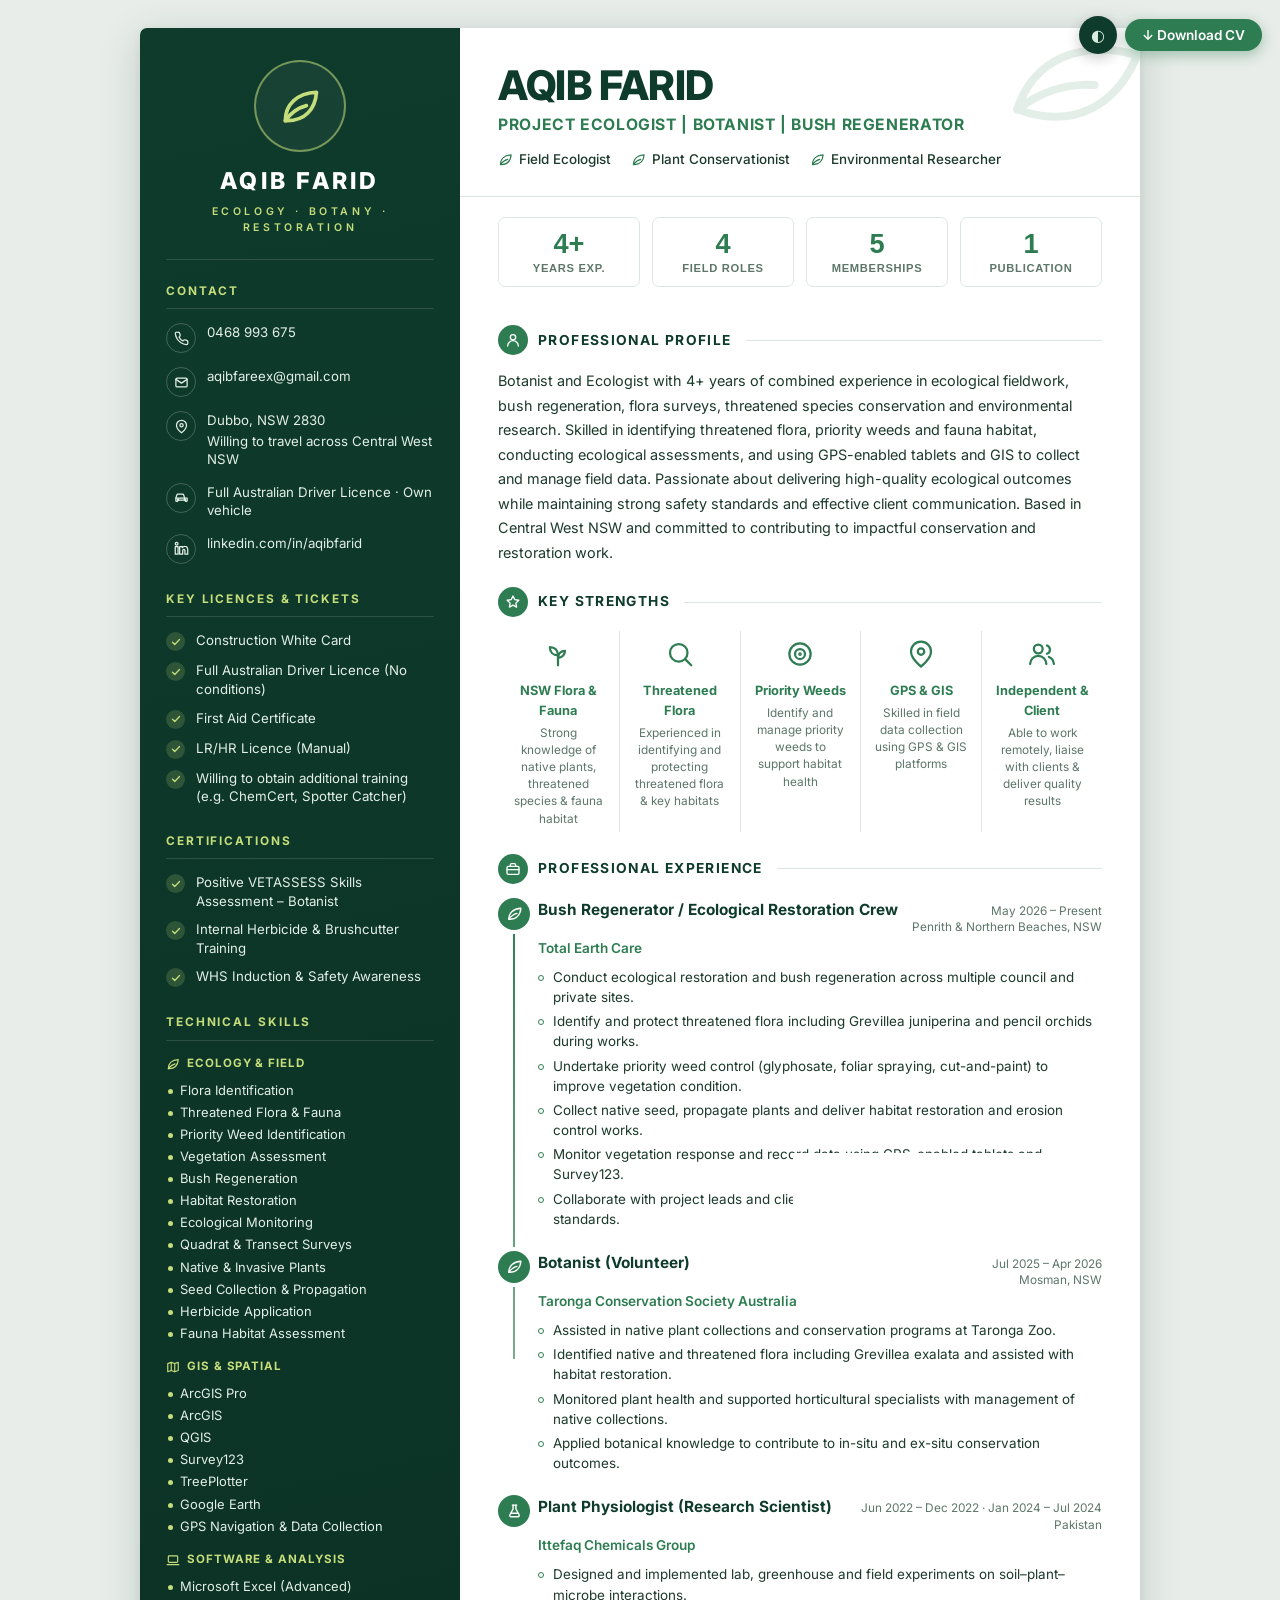
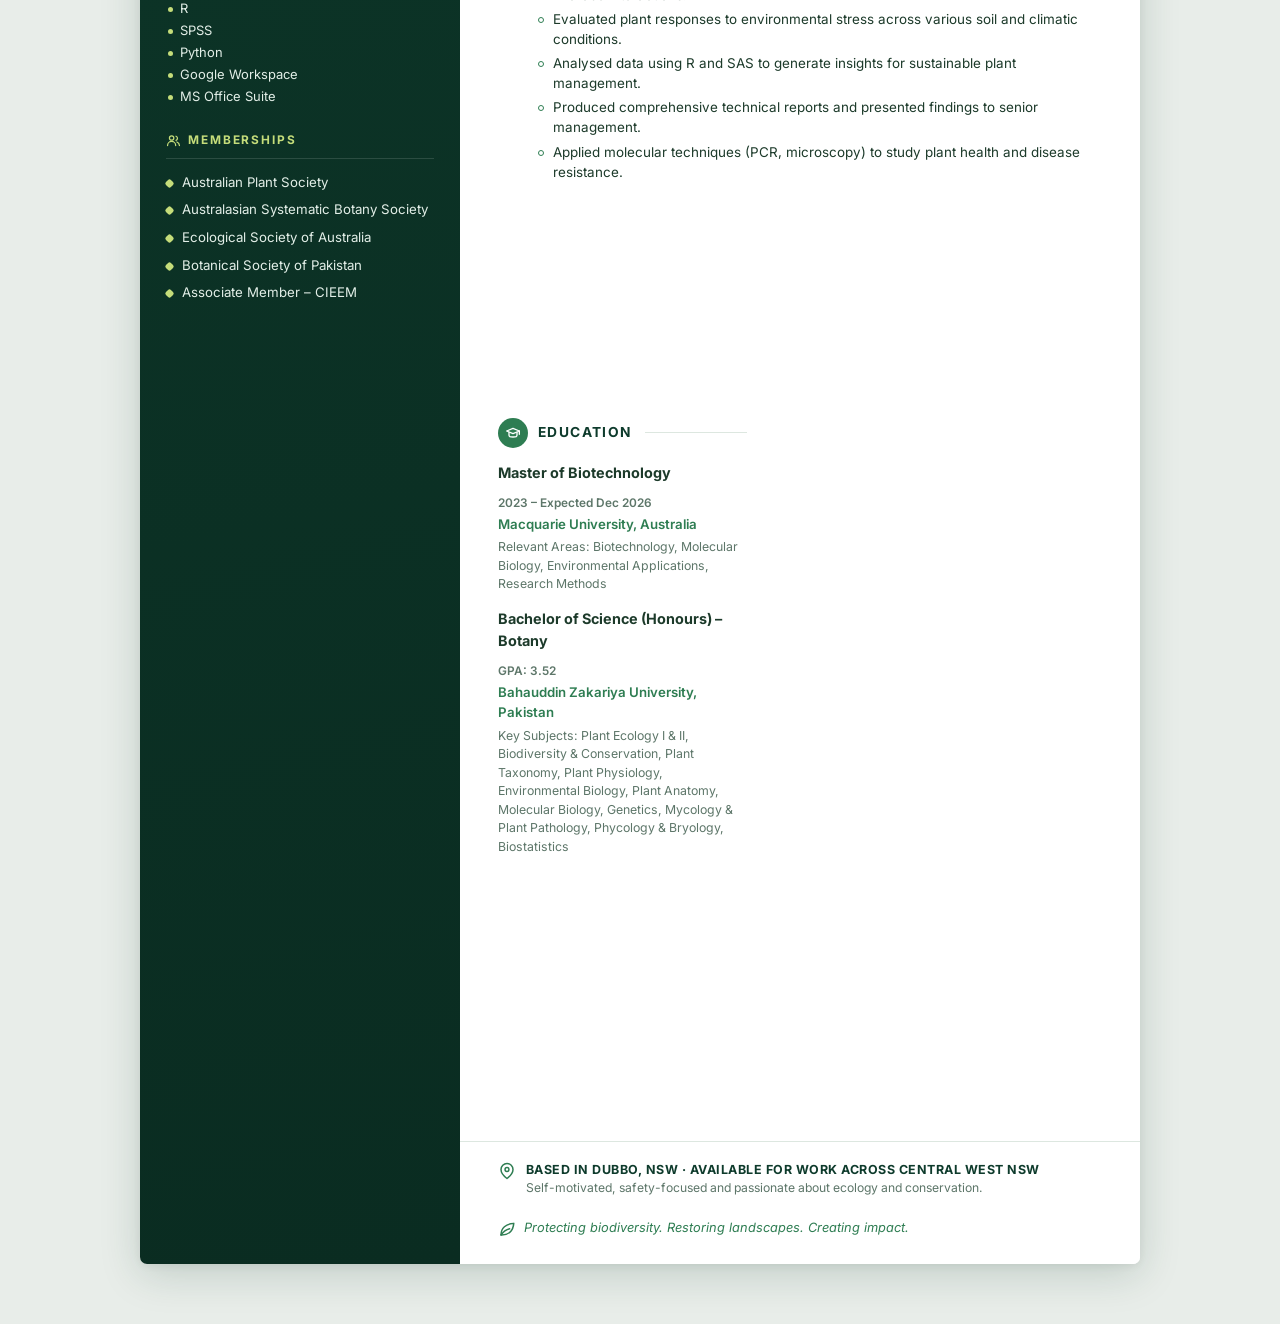
==== commit 2ecf716a: "Remove East Coast Ecology branding; use personal branding - Sidebar emblem now shows the candidate's" ====
--- a/index.html
+++ b/index.html
@@ -49,8 +49,8 @@
                 <div class="brand-emblem">
                     <svg viewBox="0 0 24 24" class="emblem-icon" aria-hidden="true"><use href="#i-leaf"></use></svg>
                 </div>
-                <div class="brand-name" id="brand-name">East Coast</div>
-                <div class="brand-tag" id="brand-tag">Ecology Focused</div>
+                <div class="brand-name" id="brand-name">Aqib Farid</div>
+                <div class="brand-tag" id="brand-tag">Ecology · Botany · Restoration</div>
             </div>
 
             <section class="side-block">
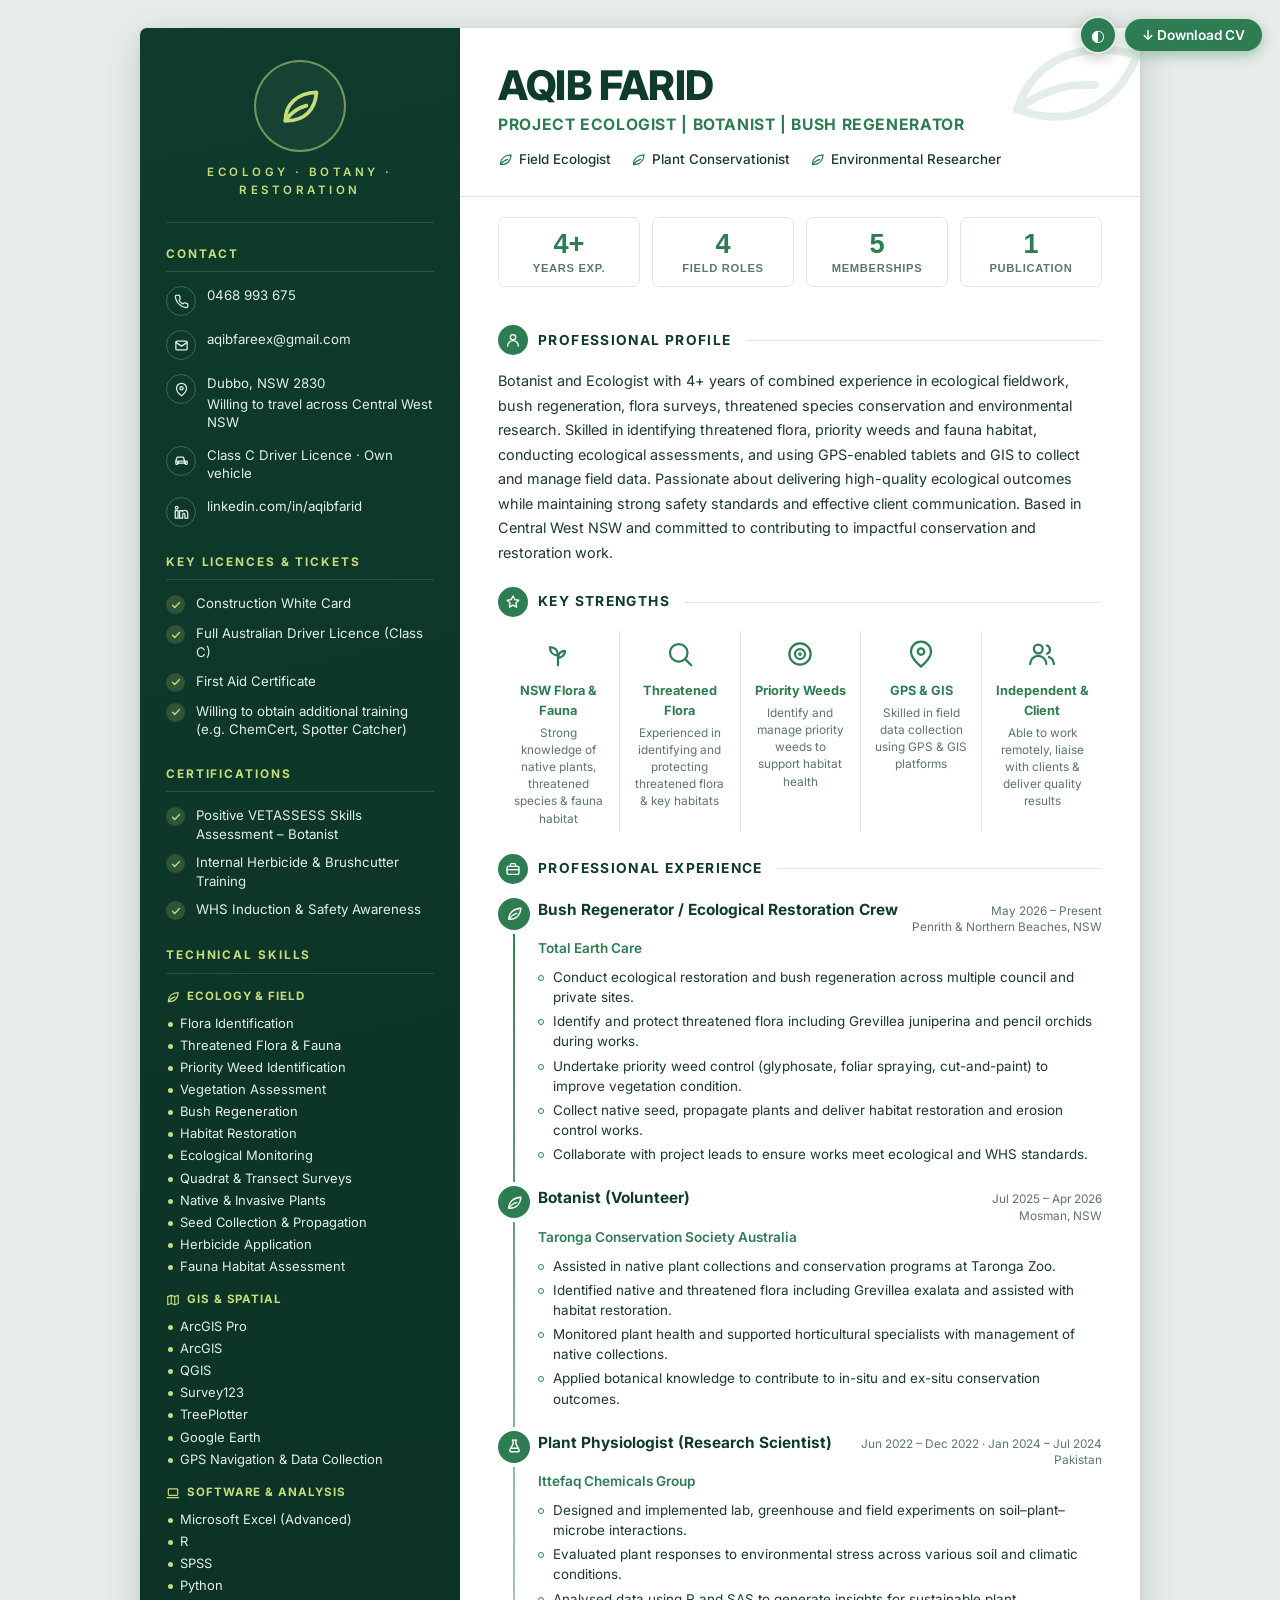
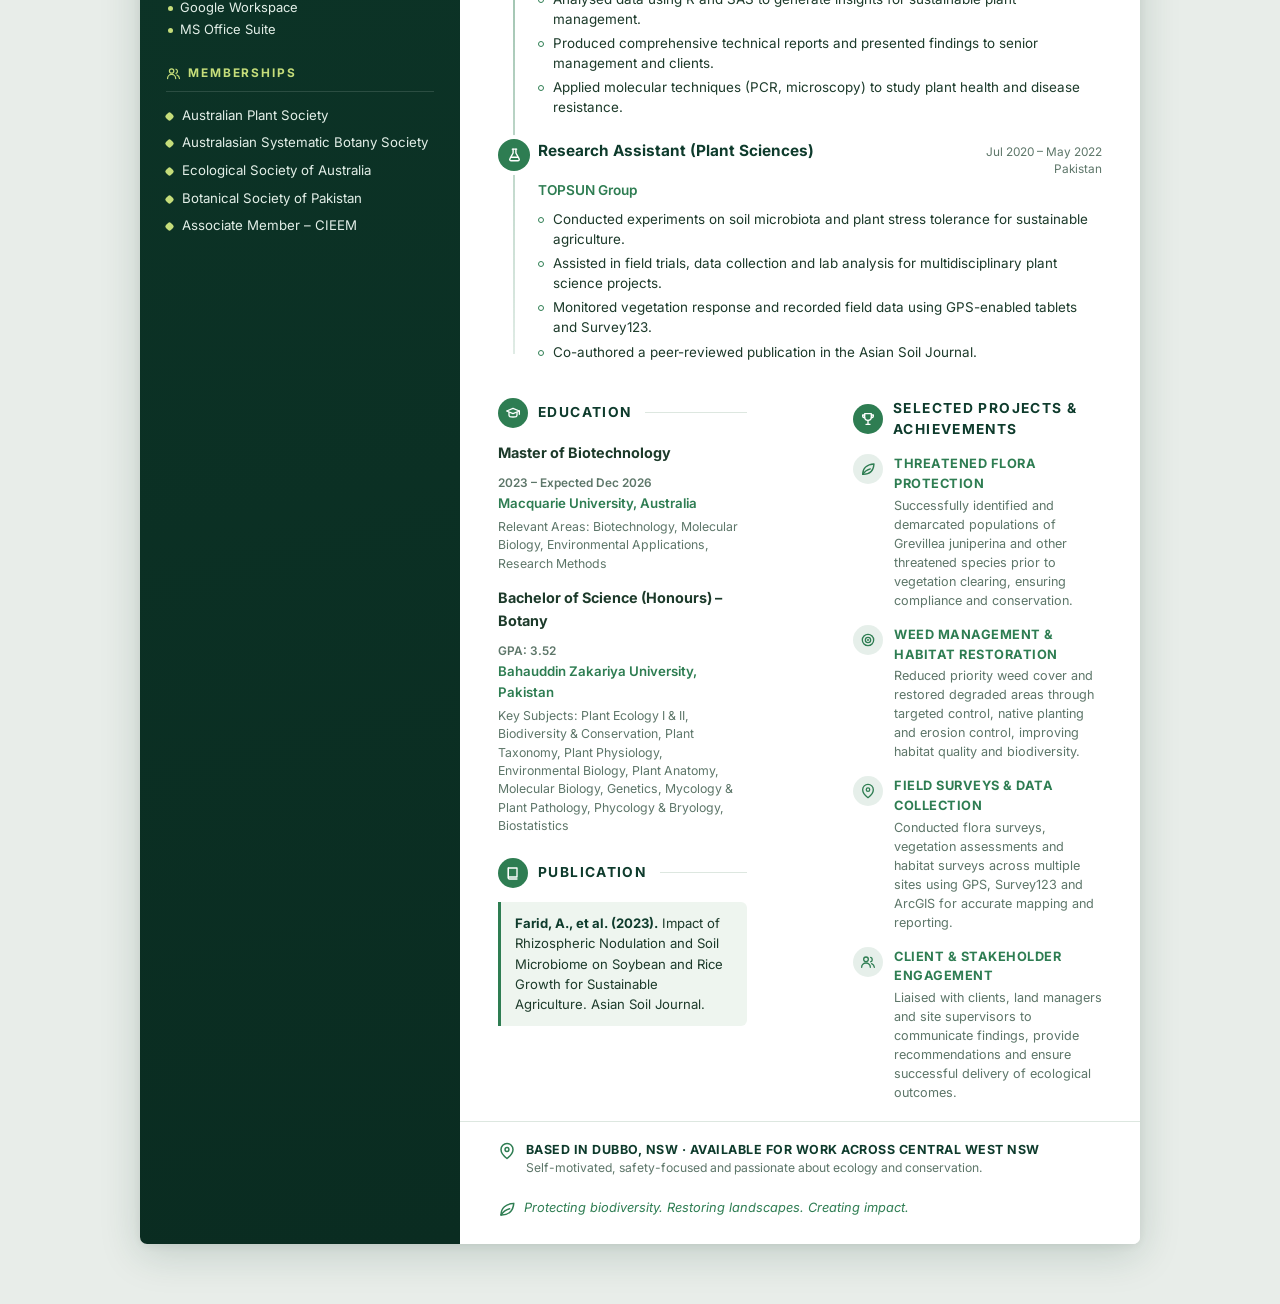
==== commit 22897481: "Remove duplicate name from sidebar brand The sidebar logo repeated the candidate's name, which also " ====
--- a/index.html
+++ b/index.html
@@ -49,7 +49,6 @@
                 <div class="brand-emblem">
                     <svg viewBox="0 0 24 24" class="emblem-icon" aria-hidden="true"><use href="#i-leaf"></use></svg>
                 </div>
-                <div class="brand-name" id="brand-name">Aqib Farid</div>
                 <div class="brand-tag" id="brand-tag">Ecology · Botany · Restoration</div>
             </div>
 
--- a/css/style.css
+++ b/css/style.css
@@ -59,9 +59,9 @@
     width: 38px;
     height: 38px;
     border-radius: 50%;
-    border: none;
-    background: var(--green-deep);
-    color: #d9ecdf;
+    border: 2px solid rgba(255,255,255,0.85);
+    background: var(--green);
+    color: #fff;
     font-size: 1rem;
     cursor: pointer;
     display: flex;
@@ -117,7 +117,7 @@
 }
 .emblem-icon { width: 44px; height: 44px; color: var(--lime); }
 .brand-name { font-size: 1.45rem; font-weight: 800; letter-spacing: 0.14em; text-transform: uppercase; color: #fff; }
-.brand-tag  { font-size: 0.66rem; font-weight: 600; letter-spacing: 0.34em; text-transform: uppercase; color: var(--lime); margin-top: 4px; }
+.brand-tag  { font-size: 0.72rem; font-weight: 600; letter-spacing: 0.3em; text-transform: uppercase; color: var(--lime); margin-top: 12px; }
 
 .side-block { margin-bottom: 26px; }
 .side-block:last-child { margin-bottom: 0; }
@@ -278,13 +278,33 @@
 .foot-motto { display: flex; align-items: center; gap: 8px; font-size: 0.8rem; font-style: italic; color: var(--green); }
 
 /* ===== Section glow (jump highlight) ===== */
-.glow-highlight {
-    border-radius: var(--radius);
-    animation: sectionGlow 5s ease-out forwards;
-}
-@keyframes sectionGlow {
-    0%   { box-shadow: 0 0 0 2px var(--glow), 0 0 22px 6px rgba(95,211,151,0.55); }
-    100% { box-shadow: 0 0 0 0 rgba(95,211,151,0), 0 0 0 0 rgba(95,211,151,0); }
+/* Overlay-based so it never conflicts with a section's own entrance
+   animation and works in both the light content and the dark sidebar. */
+#sec-profile, #sec-strengths, #sec-experience, #sec-education,
+#sec-publication, #sec-projects, #sec-memberships { scroll-margin-top: 80px; }
+
+.glow-highlight { position: relative; }
+.glow-highlight::after {
+    content: '';
+    position: absolute;
+    inset: -10px -14px;
+    border-radius: 14px;
+    pointer-events: none;
+    z-index: 5;
+    border: 1.5px solid var(--glow);
+    background: radial-gradient(120% 120% at 50% 0%, rgba(95,211,151,0.16), rgba(95,211,151,0.04) 55%, transparent 75%);
+    box-shadow: 0 0 0 4px rgba(95,211,151,0.18), 0 0 26px 4px rgba(95,211,151,0.40);
+    opacity: 0;
+    animation: glowPulse 5s ease-out forwards;
+}
+/* Sidebar sits inside an overflow-clipped sheet — keep the ring tight to the edge */
+#sec-memberships.glow-highlight::after { inset: -8px -6px; }
+
+@keyframes glowPulse {
+    0%   { opacity: 0; transform: scale(1.015); }
+    10%  { opacity: 1; transform: scale(1); }
+    55%  { opacity: 1; transform: scale(1); }
+    100% { opacity: 0; transform: scale(1); }
 }
 
 /* ===== Scroll-to-top ===== */
@@ -304,22 +324,55 @@
 @keyframes rise { from { opacity: 0; transform: translateY(12px); } to { opacity: 1; transform: none; } }
 
 /* ===== Responsive ===== */
-@media (max-width: 840px) {
-    body { padding: 16px 10px 50px; }
+
+/* Tablet — collapse to a single column */
+@media (max-width: 900px) {
     #sheet { grid-template-columns: 1fr; }
-    .strengths-grid { grid-template-columns: repeat(3, 1fr); gap: 14px 0; }
-    .strength:nth-child(4) { border-left: none; }
     .block-cols { grid-template-columns: 1fr; gap: 0; }
-    #masthead, .stats-row, .block, #resume-footer { padding-left: 26px; padding-right: 26px; }
-}
-@media (max-width: 540px) {
-    #name { font-size: 2rem; }
-    .stats-row { grid-template-columns: repeat(2, 1fr); }
-    .strengths-grid { grid-template-columns: repeat(2, 1fr); }
+    /* Strengths become evenly spaced cards (no vertical dividers when wrapped) */
+    .strengths-grid { grid-template-columns: repeat(3, 1fr); gap: 16px 10px; }
     .strength { border-left: none; }
+}
+
+/* Phones */
+@media (max-width: 600px) {
+    body { padding: 0 0 56px; }
+    #sheet { max-width: none; border-radius: 0; box-shadow: none; }
+
+    /* extra top padding so the fixed toolbar never overlaps the emblem */
+    #sidebar { padding: 60px 20px 30px; }
+    .brand-emblem { width: 78px; height: 78px; }
+    .emblem-icon { width: 38px; height: 38px; }
+
+    #masthead { padding: 26px 20px 20px; }
+    #name { font-size: 1.95rem; }
+    .title-line { font-size: 0.9rem; }
+    .role-line { gap: 6px 14px; }
+
+    .stats-row { grid-template-columns: repeat(2, 1fr); gap: 10px; padding: 18px 20px; }
+    .block { padding: 16px 20px; }
+    #resume-footer { padding: 18px 20px 24px; flex-direction: column; align-items: flex-start; gap: 12px; }
+
+    .strengths-grid { grid-template-columns: repeat(2, 1fr); gap: 18px 12px; }
+
+    /* Experience meta drops under the role title and reads left-aligned */
+    .xp-head { gap: 2px; }
     .xp-meta { text-align: left; white-space: normal; }
-    #toolbar { top: 10px; right: 10px; }
-    #print-btn { padding: 0.45rem 0.8rem; font-size: 0.8rem; }
+
+    /* Toolbar: keep it compact and tappable */
+    #toolbar { top: 10px; right: 10px; gap: 6px; }
+    #dark-toggle { width: 40px; height: 40px; }
+    #print-btn { padding: 0.5rem 0.85rem; font-size: 0.82rem; }
+}
+
+/* Small phones */
+@media (max-width: 380px) {
+    #name { font-size: 1.7rem; }
+    .stats-row { grid-template-columns: 1fr 1fr; }
+    .strengths-grid { grid-template-columns: 1fr; }
+    .strength { display: grid; grid-template-columns: 40px 1fr; align-items: center; text-align: left; gap: 12px; }
+    .strength-ic { margin: 0; }
+    .strength-title, .strength-text { text-align: left; }
 }
 
 /* ===== Print / PDF (mirrors the on-screen sheet) ===== */
